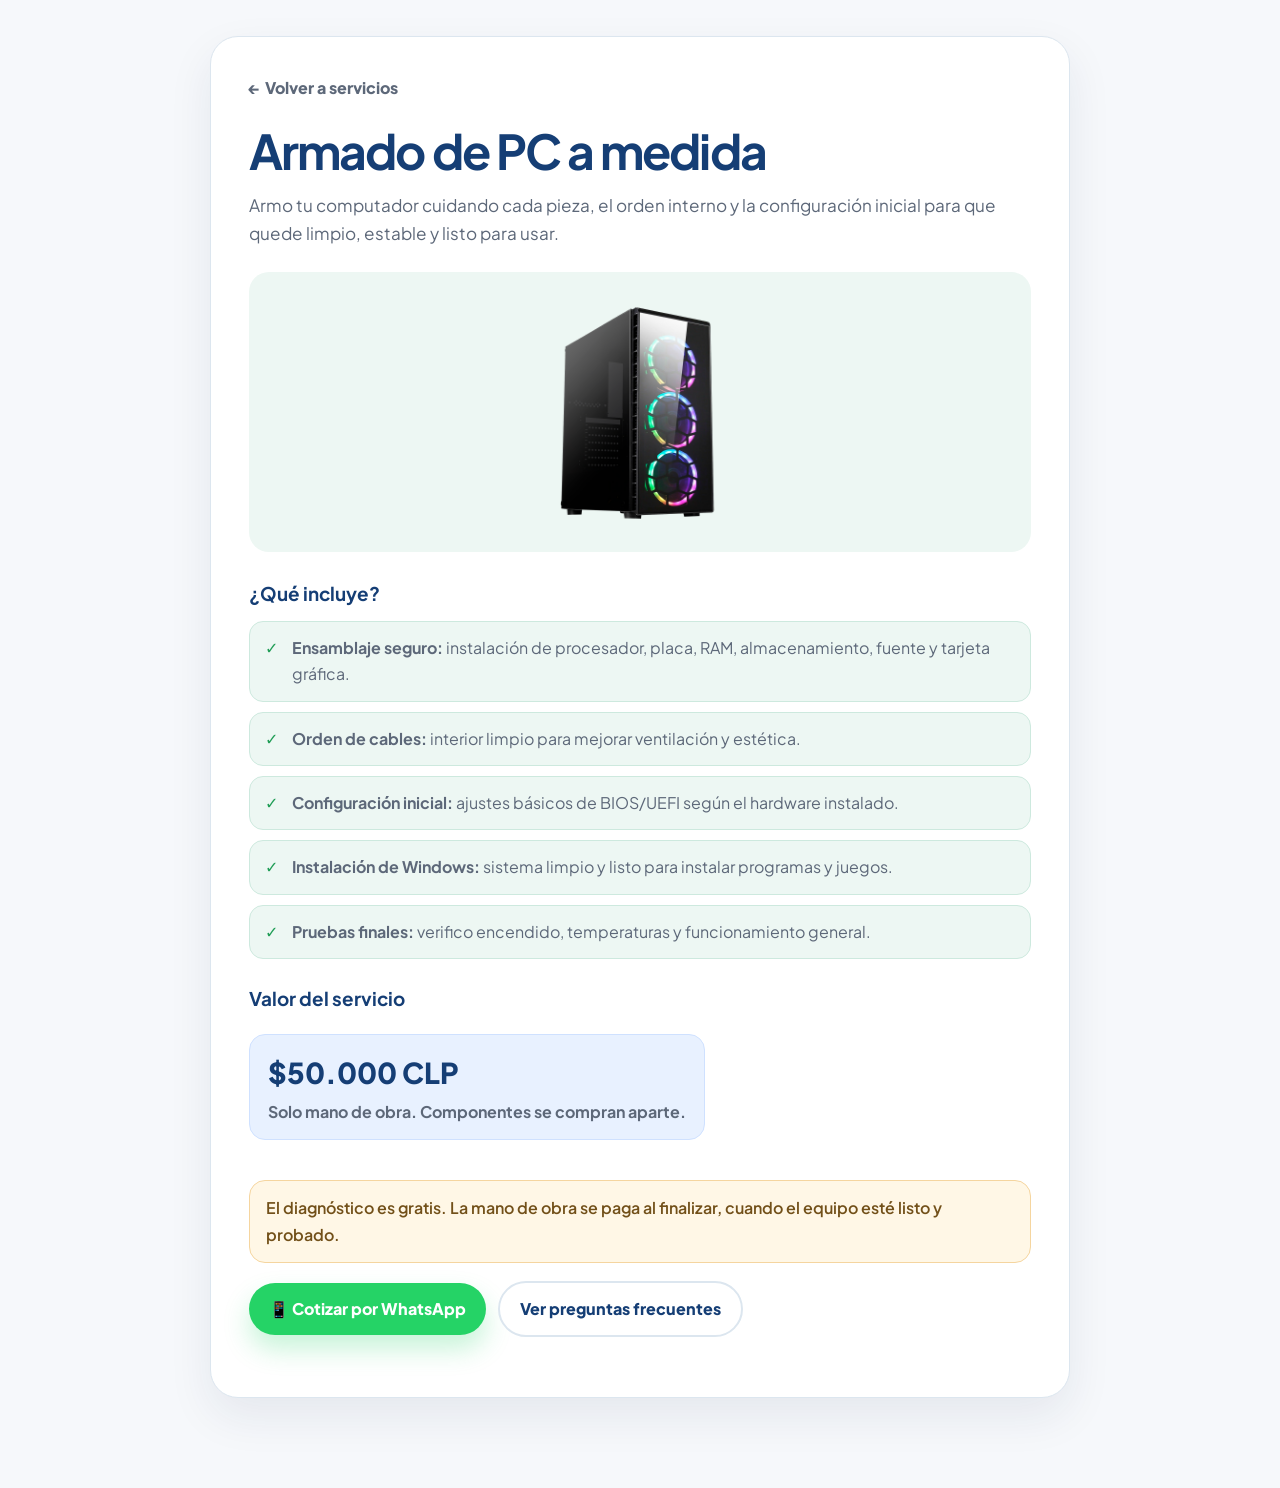
==== armado-pc.html @ 1ad4b8d3 "Add files via upload" ====
<!DOCTYPE html>
<html lang="es">
<head>
    <meta charset="UTF-8">
    <meta name="viewport" content="width=device-width, initial-scale=1.0">
    <title>Armado de PC a medida | FreddyFix</title>
    <meta name="description" content="Armado de PC a medida en San Clemente. Diagnóstico gratis y atención por WhatsApp.">
    <link rel="stylesheet" href="style.css">
</head>
<body>
<main class="detail-wrapper">
    <a href="index.html#servicios" class="detail-back">← Volver a servicios</a>

    <h1>Armado de PC a medida</h1>
    <p class="detail-intro">Armo tu computador cuidando cada pieza, el orden interno y la configuración inicial para que quede limpio, estable y listo para usar.</p>

    <img class="detail-image" src="imagenes/Pc_escrtorio.png" alt="Armado de PC a medida">

    <h2>¿Qué incluye?</h2>
    <ul class="service-list">
        <li><strong>Ensamblaje seguro:</strong> instalación de procesador, placa, RAM, almacenamiento, fuente y tarjeta gráfica.</li>
        <li><strong>Orden de cables:</strong> interior limpio para mejorar ventilación y estética.</li>
        <li><strong>Configuración inicial:</strong> ajustes básicos de BIOS/UEFI según el hardware instalado.</li>
        <li><strong>Instalación de Windows:</strong> sistema limpio y listo para instalar programas y juegos.</li>
        <li><strong>Pruebas finales:</strong> verifico encendido, temperaturas y funcionamiento general.</li>
    </ul>

    <h2>Valor del servicio</h2>
    <div class="price-badge">
        <span class="price-amount">$50.000 CLP</span>
        <span class="price-note">Solo mano de obra. Componentes se compran aparte.</span>
    </div>

    <p class="notice">
        El diagnóstico es gratis. La mano de obra se paga al finalizar, cuando el equipo esté listo y probado.
    </p>

    <div class="detail-actions">
        <a href="https://wa.me/56956856850?text=Hola%20Freddy%2C%20me%20interesa%20cotizar%20un%20armado%20de%20PC%20a%20medida." class="cta-btn" target="_blank" rel="noopener">📱 Cotizar por WhatsApp</a>
        <a href="index.html#preguntas" class="btn-secondary">Ver preguntas frecuentes</a>
    </div>
</main>

<a class="whatsapp-float" href="https://wa.me/56956856850?text=Hola%20Freddy%2C%20me%20interesa%20cotizar%20un%20armado%20de%20PC%20a%20medida." target="_blank" rel="noopener">📱 WhatsApp</a>
</body>
</html>
---- style.css ----
@import url('https://fonts.googleapis.com/css2?family=Plus+Jakarta+Sans:wght@400;500;600;700;800&display=swap');

:root {
    --bg: #f6f8fb;
    --surface: #ffffff;
    --surface-soft: #edf7f3;
    --text: #172033;
    --muted: #5d6879;
    --line: #dce6ef;
    --brand: #1f5f9e;
    --brand-dark: #153e75;
    --brand-soft: #e8f1ff;
    --whatsapp: #25d366;
    --success: #1f9d55;
    --warning: #fff7e6;
    --radius: 18px;
    --shadow: 0 18px 45px rgba(24, 39, 75, .08);
    --shadow-soft: 0 10px 26px rgba(24, 39, 75, .06);
}

* {
    box-sizing: border-box;
    margin: 0;
    padding: 0;
}

html {
    scroll-behavior: smooth;
}

body {
    font-family: 'Plus Jakarta Sans', system-ui, -apple-system, BlinkMacSystemFont, "Segoe UI", sans-serif;
    background: var(--bg);
    color: var(--text);
    line-height: 1.65;
}

img {
    max-width: 100%;
    display: block;
}

a {
    color: inherit;
}

.container {
    width: min(1120px, calc(100% - 32px));
    margin: 0 auto;
}

/* Accesibilidad */
.skip-link {
    position: absolute;
    left: -999px;
    top: 12px;
    background: var(--brand);
    color: white;
    padding: 10px 14px;
    border-radius: 10px;
    z-index: 9999;
}

.skip-link:focus {
    left: 12px;
}

:focus-visible {
    outline: 4px solid rgba(37, 211, 102, .45);
    outline-offset: 3px;
}

/* Header / Hero */
.site-header {
    background:
        radial-gradient(circle at 15% 10%, rgba(37, 211, 102, .13), transparent 28rem),
        radial-gradient(circle at 85% 0%, rgba(31, 95, 158, .11), transparent 26rem),
        linear-gradient(180deg, #ffffff 0%, #f6f8fb 100%);
    border-bottom: 1px solid var(--line);
}

.nav {
    display: flex;
    justify-content: space-between;
    align-items: center;
    gap: 16px;
    padding: 18px 0;
}

/* Logo FreddyFix */
.logo {
    display: inline-flex;
    align-items: center;
    gap: 12px;
    text-decoration: none;
    color: var(--brand-dark);
    font-weight: 800;
    font-size: 1.25rem;
}

.logo-mark {
    width: 44px;
    height: 44px;
    border-radius: 14px;
    background: var(--brand);
    color: #ffffff;
    display: inline-grid;
    place-items: center;
    font-weight: 900;
    font-size: 1rem;
    letter-spacing: -0.04em;
    box-shadow: 0 8px 20px rgba(31, 95, 158, .22);
    flex-shrink: 0;
}

.logo-text {
    display: inline-flex;
    flex-direction: column;
    line-height: 1;
    gap: 3px;
}

.logo-text span:first-child,
.logo-text span:last-child {
    font-weight: 800;
    color: var(--brand-dark);
    font-size: 1.06rem;
    letter-spacing: -0.03em;
}

.logo-text span:last-child {
    color: #244d7c;
}

.nav-links {
    display: flex;
    align-items: center;
    gap: 18px;
    color: var(--muted);
    font-weight: 700;
    font-size: .95rem;
}

.nav-links a {
    text-decoration: none;
}

.nav-links a:hover {
    color: var(--brand);
}

.hero {
    display: grid;
    grid-template-columns: 1.05fr .95fr;
    gap: 42px;
    align-items: center;
    padding: 46px 0 58px;
}

.hero-content h1 {
    max-width: 860px;
    font-size: clamp(2.15rem, 5vw, 4.4rem);
    line-height: 1.04;
    letter-spacing: -0.055em;
    color: var(--brand-dark);
    margin-bottom: 18px;
}

.hero-content p {
    color: var(--muted);
    font-size: clamp(1.05rem, 2vw, 1.25rem);
    max-width: 720px;
    margin-bottom: 24px;
}

.hero-actions,
.detail-actions {
    display: flex;
    flex-wrap: wrap;
    gap: 12px;
    align-items: center;
    margin-bottom: 22px;
}

.btn-primary,
.btn-secondary,
.cta-btn {
    display: inline-flex;
    align-items: center;
    justify-content: center;
    gap: 10px;
    min-height: 48px;
    padding: 13px 20px;
    border-radius: 999px;
    font-weight: 800;
    text-decoration: none;
    border: 2px solid transparent;
    transition: transform .18s ease, box-shadow .18s ease, background .18s ease;
}

.btn-primary,
.cta-btn {
    background: var(--whatsapp);
    color: white;
    border: 0;
    box-shadow: 0 14px 26px rgba(37, 211, 102, .25);
}

.btn-primary:hover,
.cta-btn:hover {
    transform: translateY(-2px);
    box-shadow: 0 18px 34px rgba(37, 211, 102, .34);
}

.btn-secondary {
    background: white;
    color: var(--brand-dark);
    border-color: var(--line);
}

.btn-secondary:hover {
    transform: translateY(-2px);
    box-shadow: var(--shadow-soft);
}

.trust-list {
    display: flex;
    flex-wrap: wrap;
    gap: 10px;
    list-style: none;
}

.trust-list li {
    background: white;
    border: 1px solid var(--line);
    border-radius: 999px;
    padding: 8px 12px;
    color: var(--muted);
    font-size: .92rem;
    font-weight: 700;
}

.hero-card {
    background: var(--surface);
    border: 1px solid var(--line);
    border-radius: 28px;
    padding: 24px;
    box-shadow: var(--shadow);
}

.hero-card img {
    width: 100%;
    height: 320px;
    object-fit: contain;
    border-radius: 20px;
    background: var(--surface-soft);
    padding: 18px;
}

.hero-card .mini-title {
    margin-top: 16px;
    font-weight: 800;
    color: var(--brand-dark);
}

.hero-card .mini-text {
    color: var(--muted);
    font-size: .98rem;
}

/* Secciones generales */
.section {
    padding: 56px 0;
}

.section-title {
    font-size: clamp(1.65rem, 3vw, 2.4rem);
    color: var(--brand-dark);
    line-height: 1.14;
    letter-spacing: -0.03em;
    margin-bottom: 10px;
}

.section-lead {
    color: var(--muted);
    max-width: 760px;
    margin-bottom: 26px;
    font-size: 1.04rem;
}

/* Catálogo de servicios */
.catalog {
    display: grid;
    grid-template-columns: repeat(4, 1fr);
    gap: 18px;
}

.card,
.step,
.info-box,
details {
    backdrop-filter: blur(8px);
}

.card {
    background: var(--surface);
    border: 1px solid var(--line);
    border-radius: var(--radius);
    padding: 18px;
    text-decoration: none;
    display: flex;
    flex-direction: column;
    min-height: 100%;
    box-shadow: var(--shadow-soft);
    transition: transform .18s ease, box-shadow .18s ease, border-color .18s ease;
}

.card:hover {
    transform: translateY(-5px);
    border-color: rgba(31, 95, 158, .35);
    box-shadow: var(--shadow);
}

.card img {
    width: 100%;
    height: 150px;
    object-fit: contain;
    background: var(--surface-soft);
    border-radius: 14px;
    padding: 10px;
    margin-bottom: 14px;
}

.card h3 {
    font-size: 1.08rem;
    color: var(--brand-dark);
    line-height: 1.25;
    margin-bottom: 8px;
}

.card p {
    color: var(--muted);
    font-size: .94rem;
    flex: 1;
    margin-bottom: 14px;
}

.card .price {
    font-weight: 800;
    color: var(--brand);
    margin-bottom: 12px;
}

.card .card-link {
    font-weight: 800;
    color: var(--brand-dark);
}

/* Pasos */
.steps {
    display: grid;
    grid-template-columns: repeat(4, 1fr);
    gap: 16px;
}

.step {
    background: var(--surface);
    border: 1px solid var(--line);
    border-radius: var(--radius);
    padding: 20px;
    box-shadow: var(--shadow-soft);
}

.step span {
    display: inline-grid;
    place-items: center;
    width: 38px;
    height: 38px;
    border-radius: 999px;
    background: var(--brand-soft);
    color: var(--brand);
    font-weight: 900;
    margin-bottom: 12px;
}

.step h3 {
    color: var(--brand-dark);
    margin-bottom: 6px;
    font-size: 1.02rem;
}

.step p {
    color: var(--muted);
    font-size: .95rem;
}

/* Información */
.info-box {
    background: var(--surface);
    border: 1px solid var(--line);
    border-radius: 24px;
    padding: 28px;
    box-shadow: var(--shadow-soft);
}

.info-box ul {
    list-style: none;
    display: grid;
    gap: 14px;
}

.info-box li {
    padding-left: 30px;
    position: relative;
    color: var(--muted);
}

.info-box li::before {
    content: "✓";
    position: absolute;
    left: 0;
    top: 0;
    color: var(--success);
    font-weight: 900;
}

/* Preguntas frecuentes */
.faq {
    display: grid;
    gap: 12px;
}

details {
    background: var(--surface);
    border: 1px solid var(--line);
    border-radius: 16px;
    padding: 16px 18px;
    box-shadow: var(--shadow-soft);
}

summary {
    cursor: pointer;
    font-weight: 800;
    color: var(--brand-dark);
}

details p {
    color: var(--muted);
    margin-top: 10px;
}

/* CTA final */
.final-cta {
    text-align: center;
    background: var(--brand-dark);
    color: white;
    padding: 44px 20px;
    border-radius: 28px;
    margin-bottom: 78px;
}

.final-cta h2 {
    font-size: clamp(1.6rem, 3vw, 2.4rem);
    margin-bottom: 8px;
}

.final-cta p {
    color: rgba(255, 255, 255, .82);
    margin-bottom: 18px;
}

/* Páginas de detalle */
.detail-wrapper {
    width: min(860px, calc(100% - 32px));
    margin: 36px auto 90px;
    background: var(--surface);
    border: 1px solid var(--line);
    border-radius: 28px;
    padding: clamp(22px, 4vw, 38px);
    box-shadow: var(--shadow);
}

.detail-back {
    display: inline-flex;
    text-decoration: none;
    color: var(--muted);
    font-weight: 800;
    margin-bottom: 24px;
}

.detail-back:hover {
    color: var(--brand);
}

.detail-wrapper h1 {
    font-size: clamp(1.8rem, 4vw, 3rem);
    line-height: 1.08;
    letter-spacing: -0.04em;
    color: var(--brand-dark);
    margin-bottom: 14px;
}

.detail-intro {
    color: var(--muted);
    font-size: 1.07rem;
    margin-bottom: 24px;
}

.detail-image {
    width: 100%;
    height: 280px;
    object-fit: contain;
    background: var(--surface-soft);
    border-radius: 20px;
    padding: 18px;
    margin-bottom: 26px;
}

.detail-wrapper h2 {
    font-size: 1.18rem;
    color: var(--brand-dark);
    margin: 24px 0 12px;
}

.service-list {
    display: grid;
    gap: 10px;
    list-style: none;
    margin-bottom: 22px;
}

.service-list li {
    background: var(--surface-soft);
    border: 1px solid #cde9de;
    border-radius: 14px;
    padding: 13px 14px 13px 42px;
    position: relative;
    color: var(--muted);
}

.service-list li::before {
    content: "✓";
    position: absolute;
    left: 15px;
    top: 13px;
    color: var(--success);
    font-weight: 900;
}

.price-badge {
    display: inline-flex;
    flex-direction: column;
    gap: 2px;
    background: var(--brand-soft);
    border: 1px solid #cfe1ff;
    color: var(--brand-dark);
    border-radius: 16px;
    padding: 14px 18px;
    margin: 8px 0 22px;
}

.price-amount {
    font-size: 1.8rem;
    font-weight: 900;
}

.price-note {
    color: var(--muted);
    font-weight: 700;
}

.notice {
    background: var(--warning);
    border: 1px solid #f5d59f;
    border-radius: 16px;
    padding: 14px 16px;
    color: #725019;
    margin: 18px 0;
    font-weight: 600;
}

/* Trabajos realizados + reseñas desde Google Sheets */
.trabajos-resenas-section {
    padding: 56px 0;
    background:
        radial-gradient(circle at 12% 0%, rgba(37, 211, 102, .08), transparent 26rem),
        #f8fbff;
}

.trabajos-resenas-section .section-header {
    width: min(1120px, calc(100% - 32px));
    margin: 0 auto;
}

.section-header h2 {
    font-size: clamp(1.65rem, 3vw, 2.4rem);
    color: var(--brand-dark);
    line-height: 1.14;
    letter-spacing: -0.03em;
    margin-bottom: 10px;
}

.section-header p {
    color: var(--muted);
    max-width: 760px;
    font-size: 1.04rem;
}

.trabajos-resenas-grid {
    width: min(1120px, calc(100% - 32px));
    margin: 32px auto 0;
    display: grid;
    grid-template-columns: repeat(3, 1fr);
    gap: 24px;
}

.trabajo-resena-card {
    overflow: hidden;
    border: 1px solid #d9e6f5;
    border-radius: 22px;
    background: #ffffff;
    box-shadow: 0 18px 40px rgba(12, 45, 90, 0.08);
    transition: transform .18s ease, box-shadow .18s ease, border-color .18s ease;
}

.trabajo-resena-card:hover {
    transform: translateY(-4px);
    border-color: rgba(31, 95, 158, .28);
    box-shadow: var(--shadow);
}

.trabajo-imagen-wrap {
    width: 100%;
    height: 230px;
    background: #eef8f4;
    border-bottom: 1px solid #d9e6f5;
    overflow: hidden;
}

.trabajo-imagen {
    width: 100%;
    height: 100%;
    object-fit: cover;
    display: block;
}

.trabajo-placeholder {
    width: 100%;
    height: 100%;
    display: flex;
    align-items: center;
    justify-content: center;
    padding: 20px;
    text-align: center;
    color: #52627a;
    font-weight: 700;
    border: 2px dashed #c9def5;
    background: #f3fbf7;
}

.trabajo-contenido {
    padding: 22px;
}

.trabajo-contenido h3 {
    margin: 0 0 12px;
    color: #0b3b75;
    font-size: 21px;
    line-height: 1.25;
}

.trabajo-descripcion {
    margin: 0 0 18px;
    color: #52627a;
    line-height: 1.6;
    font-size: 15.5px;
}

.resena-box {
    padding: 16px;
    border-radius: 18px;
    background: #f5f9ff;
    border: 1px solid #dceaff;
}

.resena-header {
    display: flex;
    justify-content: space-between;
    align-items: center;
    gap: 12px;
    margin-bottom: 10px;
}

.resena-header strong {
    color: #0b3b75;
    font-size: 15px;
}

.resena-estrellas {
    color: #f5b301;
    letter-spacing: 1px;
    white-space: nowrap;
    font-size: 18px;
    font-weight: 900;
}

.resena-texto {
    margin: 0;
    color: #334155;
    line-height: 1.5;
    font-size: 15px;
}

.sin-resenas {
    grid-column: 1 / -1;
    text-align: center;
    color: #52627a;
    font-size: 17px;
}

/* Ocultar elementos antiguos que ya no usas */
.whatsapp-float,
.floating-whatsapp,
.btn-whatsapp-float,
.review-cta,
.comentario-cta,
.cta-comentarios {
    display: none !important;
}

/* Footer */
.footer {
    text-align: center;
    padding: 25px 15px;
    background: #0f172a;
    color: white;
    font-size: 14px;
}

.footer p {
    margin: 0;
}

/* Responsive */
@media (max-width: 980px) {
    .hero {
        grid-template-columns: 1fr;
    }

    .catalog,
    .steps {
        grid-template-columns: repeat(2, 1fr);
    }

    .trabajos-resenas-grid {
        grid-template-columns: repeat(2, 1fr);
    }
}

@media (max-width: 640px) {
    .container {
        width: min(100% - 24px, 1120px);
    }

    .nav {
        align-items: flex-start;
        flex-direction: column;
    }

    .nav-links {
        flex-wrap: wrap;
        gap: 12px;
    }

    .logo-mark {
        width: 40px;
        height: 40px;
        border-radius: 13px;
    }

    .logo-text span:first-child,
    .logo-text span:last-child {
        font-size: 1rem;
    }

    .hero {
        padding: 34px 0 44px;
    }

    .hero-card img {
        height: 240px;
    }

    .catalog,
    .steps,
    .trabajos-resenas-grid {
        grid-template-columns: 1fr;
    }

    .trabajo-imagen-wrap {
        height: 220px;
    }

    .resena-header {
        align-items: flex-start;
        flex-direction: column;
    }

    .detail-image {
        height: 220px;
    }
}
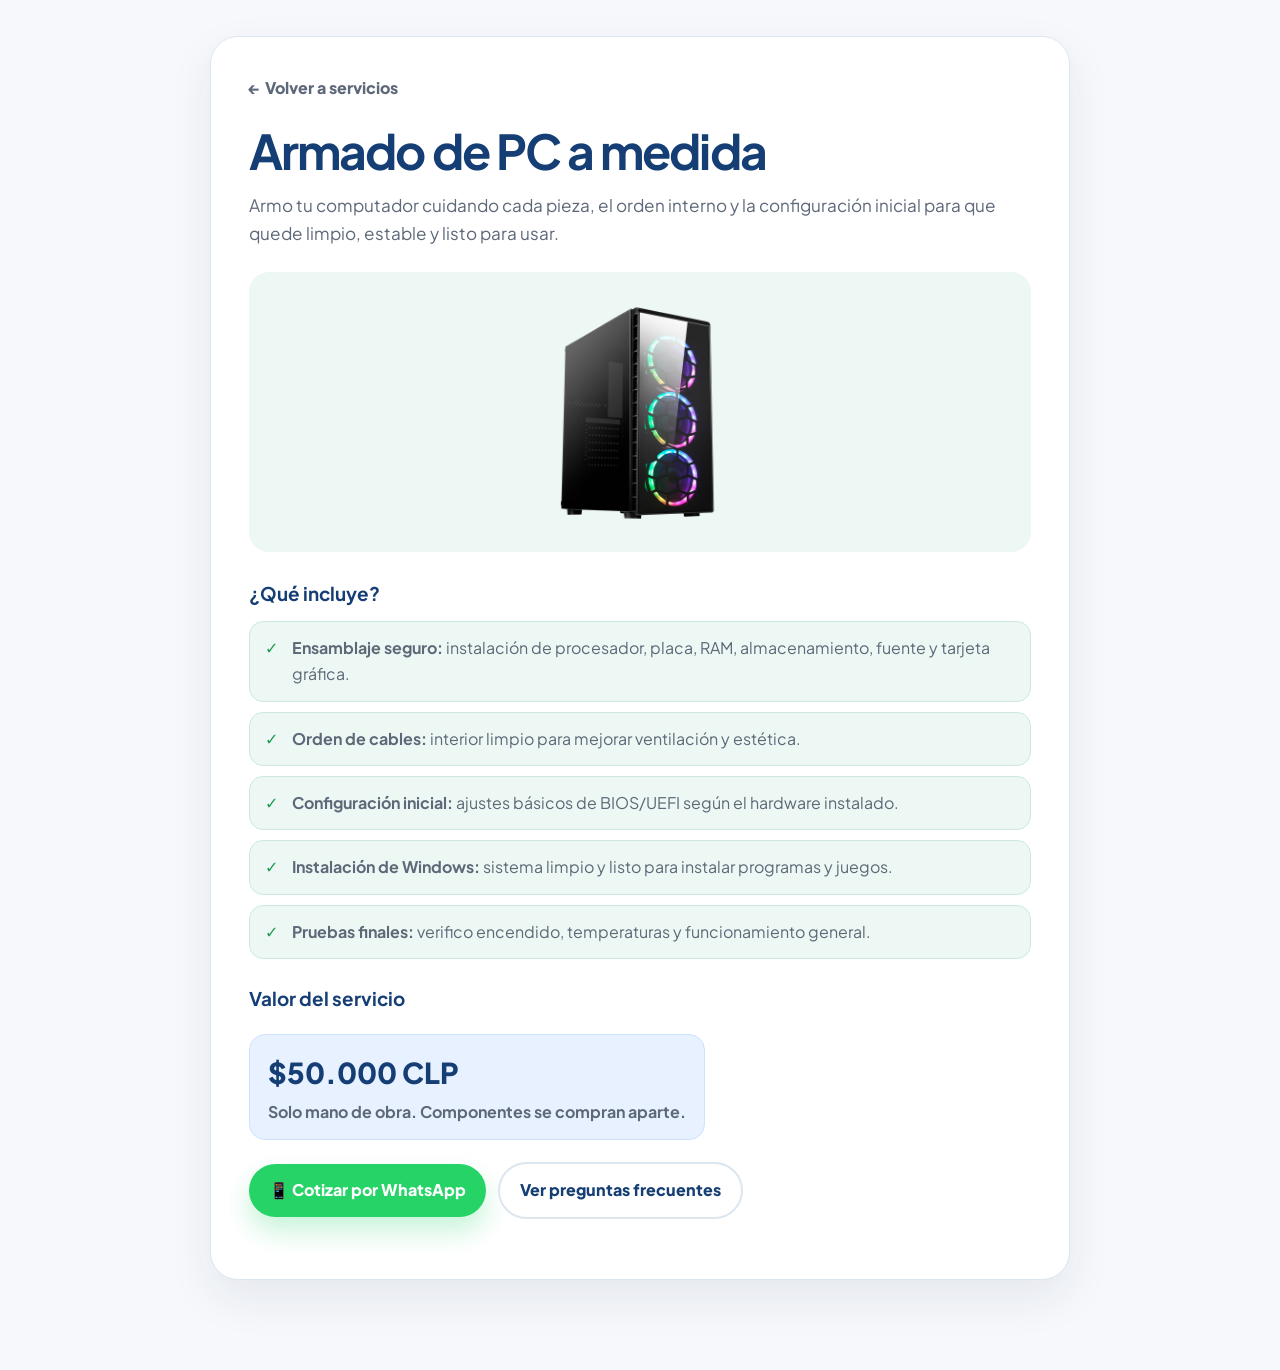
==== commit 18a124c2: "Add files via upload" ====
--- a/armado-pc.html
+++ b/armado-pc.html
@@ -6,8 +6,29 @@
     <title>Armado de PC a medida | FreddyFix</title>
     <meta name="description" content="Armado de PC a medida en San Clemente. Diagnóstico gratis y atención por WhatsApp.">
     <link rel="stylesheet" href="style.css">
+    <link rel="icon" href="favicon.svg" type="image/svg+xml">
 </head>
 <body>
+    <script>
+    const themeToggle = document.getElementById("theme-toggle");
+    const savedTheme = localStorage.getItem("freddyfix-theme");
+
+    if (savedTheme === "dark") {
+        document.body.classList.add("dark-mode");
+        if (themeToggle) themeToggle.textContent = "☀️";
+    }
+
+    if (themeToggle) {
+        themeToggle.addEventListener("click", () => {
+            document.body.classList.toggle("dark-mode");
+
+            const isDark = document.body.classList.contains("dark-mode");
+
+            localStorage.setItem("freddyfix-theme", isDark ? "dark" : "light");
+            themeToggle.textContent = isDark ? "☀️" : "🌙";
+        });
+    }
+</script>
 <main class="detail-wrapper">
     <a href="index.html#servicios" class="detail-back">← Volver a servicios</a>
 
@@ -31,10 +52,6 @@
         <span class="price-note">Solo mano de obra. Componentes se compran aparte.</span>
     </div>
 
-    <p class="notice">
-        El diagnóstico es gratis. La mano de obra se paga al finalizar, cuando el equipo esté listo y probado.
-    </p>
-
     <div class="detail-actions">
         <a href="https://wa.me/56956856850?text=Hola%20Freddy%2C%20me%20interesa%20cotizar%20un%20armado%20de%20PC%20a%20medida." class="cta-btn" target="_blank" rel="noopener">📱 Cotizar por WhatsApp</a>
         <a href="index.html#preguntas" class="btn-secondary">Ver preguntas frecuentes</a>
--- a/style.css
+++ b/style.css
@@ -810,3 +810,127 @@
         height: 220px;
     }
 }
+/* Botón modo oscuro */
+.theme-toggle {
+    width: 46px;
+    height: 46px;
+    border: 1px solid var(--line);
+    border-radius: 999px;
+    background: var(--surface);
+    color: var(--brand-dark);
+    cursor: pointer;
+    font-size: 1.2rem;
+    box-shadow: var(--shadow-soft);
+    transition: transform .18s ease, background .18s ease, border-color .18s ease;
+}
+
+.theme-toggle:hover {
+    transform: translateY(-2px);
+}
+
+/* Modo oscuro */
+body.dark-mode {
+    --bg: #07111f;
+    --surface: #0f1b2d;
+    --surface-soft: #12263d;
+    --text: #eef6ff;
+    --muted: #b7c6d9;
+    --line: #24364f;
+    --brand: #60a5fa;
+    --brand-dark: #dbeafe;
+    --brand-soft: #10233d;
+    --whatsapp: #25d366;
+    --success: #4ade80;
+    --warning: #33260d;
+    --shadow: 0 18px 45px rgba(0, 0, 0, .32);
+    --shadow-soft: 0 10px 26px rgba(0, 0, 0, .24);
+}
+
+body.dark-mode .site-header {
+    background:
+        radial-gradient(circle at 15% 10%, rgba(37, 211, 102, .10), transparent 28rem),
+        radial-gradient(circle at 85% 0%, rgba(96, 165, 250, .12), transparent 26rem),
+        linear-gradient(180deg, #081426 0%, #07111f 100%);
+    border-bottom-color: var(--line);
+}
+
+body.dark-mode .btn-secondary {
+    background: #0f1b2d;
+    color: #dbeafe;
+    border-color: var(--line);
+}
+
+body.dark-mode .trust-list li,
+body.dark-mode .card,
+body.dark-mode .step,
+body.dark-mode .info-box,
+body.dark-mode details,
+body.dark-mode .hero-card,
+body.dark-mode .trabajo-resena-card {
+    background: var(--surface);
+    border-color: var(--line);
+}
+
+body.dark-mode .card img,
+body.dark-mode .hero-card img,
+body.dark-mode .detail-image,
+body.dark-mode .trabajo-imagen-wrap,
+body.dark-mode .trabajo-placeholder {
+    background: var(--surface-soft);
+}
+
+body.dark-mode .trabajos-resenas-section {
+    background:
+        radial-gradient(circle at 12% 0%, rgba(37, 211, 102, .08), transparent 26rem),
+        #07111f;
+}
+
+body.dark-mode .resena-box {
+    background: #10233d;
+    border-color: #25466d;
+}
+
+body.dark-mode .resena-texto {
+    color: #dbeafe;
+}
+
+body.dark-mode .final-cta {
+    background: #0b2545;
+}
+
+body.dark-mode .footer {
+    background: #020617;
+    color: #e5eefb;
+}
+
+body.dark-mode .theme-toggle {
+    background: #0f1b2d;
+    color: #facc15;
+    border-color: var(--line);
+}
+
+body.dark-mode .logo-mark {
+    background: #2563eb;
+}
+
+body.dark-mode .logo-text span:first-child,
+body.dark-mode .logo-text span:last-child,
+body.dark-mode .logo,
+body.dark-mode .section-title,
+body.dark-mode .card h3,
+body.dark-mode .step h3,
+body.dark-mode summary,
+body.dark-mode .trabajo-contenido h3,
+body.dark-mode .resena-header strong {
+    color: #dbeafe;
+}
+
+body.dark-mode .section-lead,
+body.dark-mode .card p,
+body.dark-mode .step p,
+body.dark-mode .info-box li,
+body.dark-mode details p,
+body.dark-mode .trabajo-descripcion,
+body.dark-mode .sin-resenas {
+    color: #b7c6d9;
+}
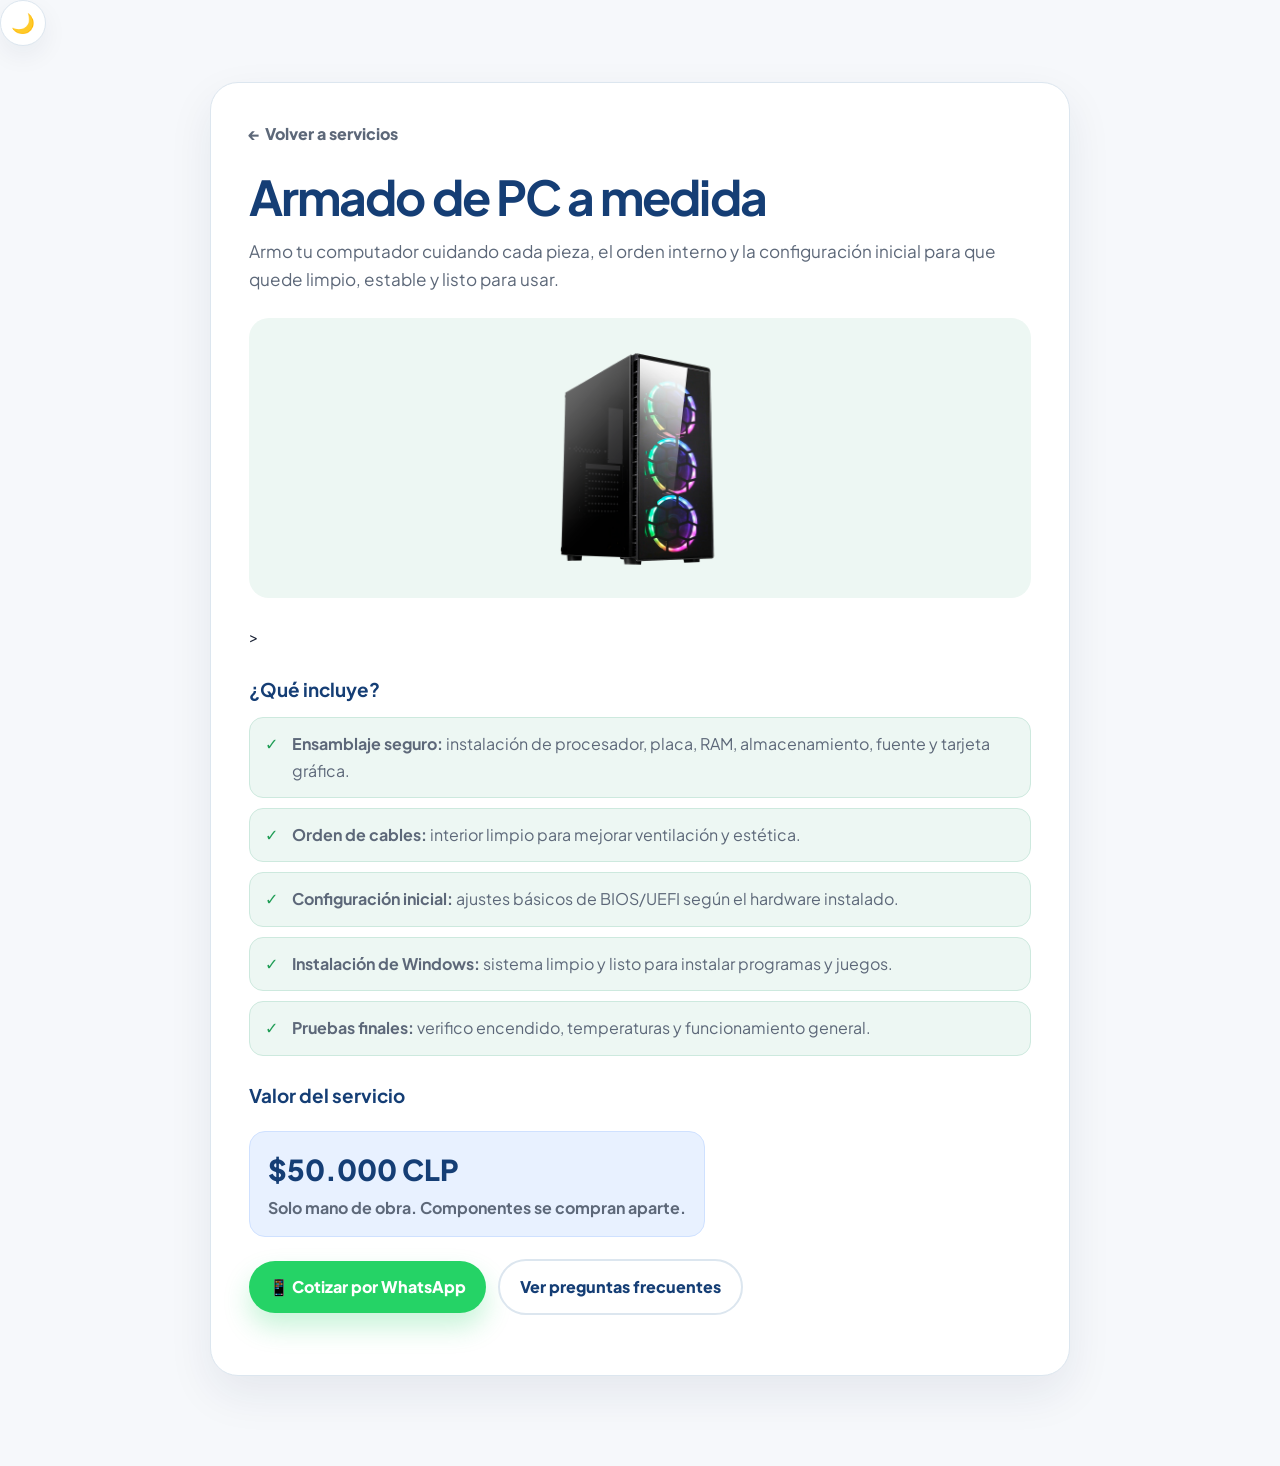
==== commit c68967b5: "Add files via upload" ====
--- a/armado-pc.html
+++ b/armado-pc.html
@@ -5,20 +5,27 @@
     <meta name="viewport" content="width=device-width, initial-scale=1.0">
     <title>Armado de PC a medida | FreddyFix</title>
     <meta name="description" content="Armado de PC a medida en San Clemente. Diagnóstico gratis y atención por WhatsApp.">
-    <link rel="stylesheet" href="style.css">
-    <link rel="icon" href="favicon.svg" type="image/svg+xml">
+    <link rel="stylesheet" href="/style.css?v=4">
+    <link rel="icon" href="/favicon.svg" type="image/svg+xml">
 </head>
 <body>
+    <button id="theme-toggle" class="theme-toggle" type="button" aria-label="Cambiar modo">
+        🌙
+    </button>
+
     <script>
-    const themeToggle = document.getElementById("theme-toggle");
-    const savedTheme = localStorage.getItem("freddyfix-theme");
+        if (location.hostname === "freddyfix.cl") {
+            location.replace("https://www.freddyfix.cl" + location.pathname + location.search + location.hash);
+        }
 
-    if (savedTheme === "dark") {
-        document.body.classList.add("dark-mode");
-        if (themeToggle) themeToggle.textContent = "☀️";
-    }
+        const themeToggle = document.getElementById("theme-toggle");
+        const savedTheme = localStorage.getItem("freddyfix-theme");
 
-    if (themeToggle) {
+        if (savedTheme === "dark") {
+            document.body.classList.add("dark-mode");
+            themeToggle.textContent = "☀️";
+        }
+
         themeToggle.addEventListener("click", () => {
             document.body.classList.toggle("dark-mode");
 
@@ -27,15 +34,14 @@
             localStorage.setItem("freddyfix-theme", isDark ? "dark" : "light");
             themeToggle.textContent = isDark ? "☀️" : "🌙";
         });
-    }
-</script>
+    </script>
 <main class="detail-wrapper">
-    <a href="index.html#servicios" class="detail-back">← Volver a servicios</a>
+    <a href="/index.html#servicios" class="detail-back">← Volver a servicios</a>
 
     <h1>Armado de PC a medida</h1>
     <p class="detail-intro">Armo tu computador cuidando cada pieza, el orden interno y la configuración inicial para que quede limpio, estable y listo para usar.</p>
 
-    <img class="detail-image" src="imagenes/Pc_escrtorio.png" alt="Armado de PC a medida">
+    <img class="detail-image" src="/imagenes/Pc_escrtorio.png">>
 
     <h2>¿Qué incluye?</h2>
     <ul class="service-list">
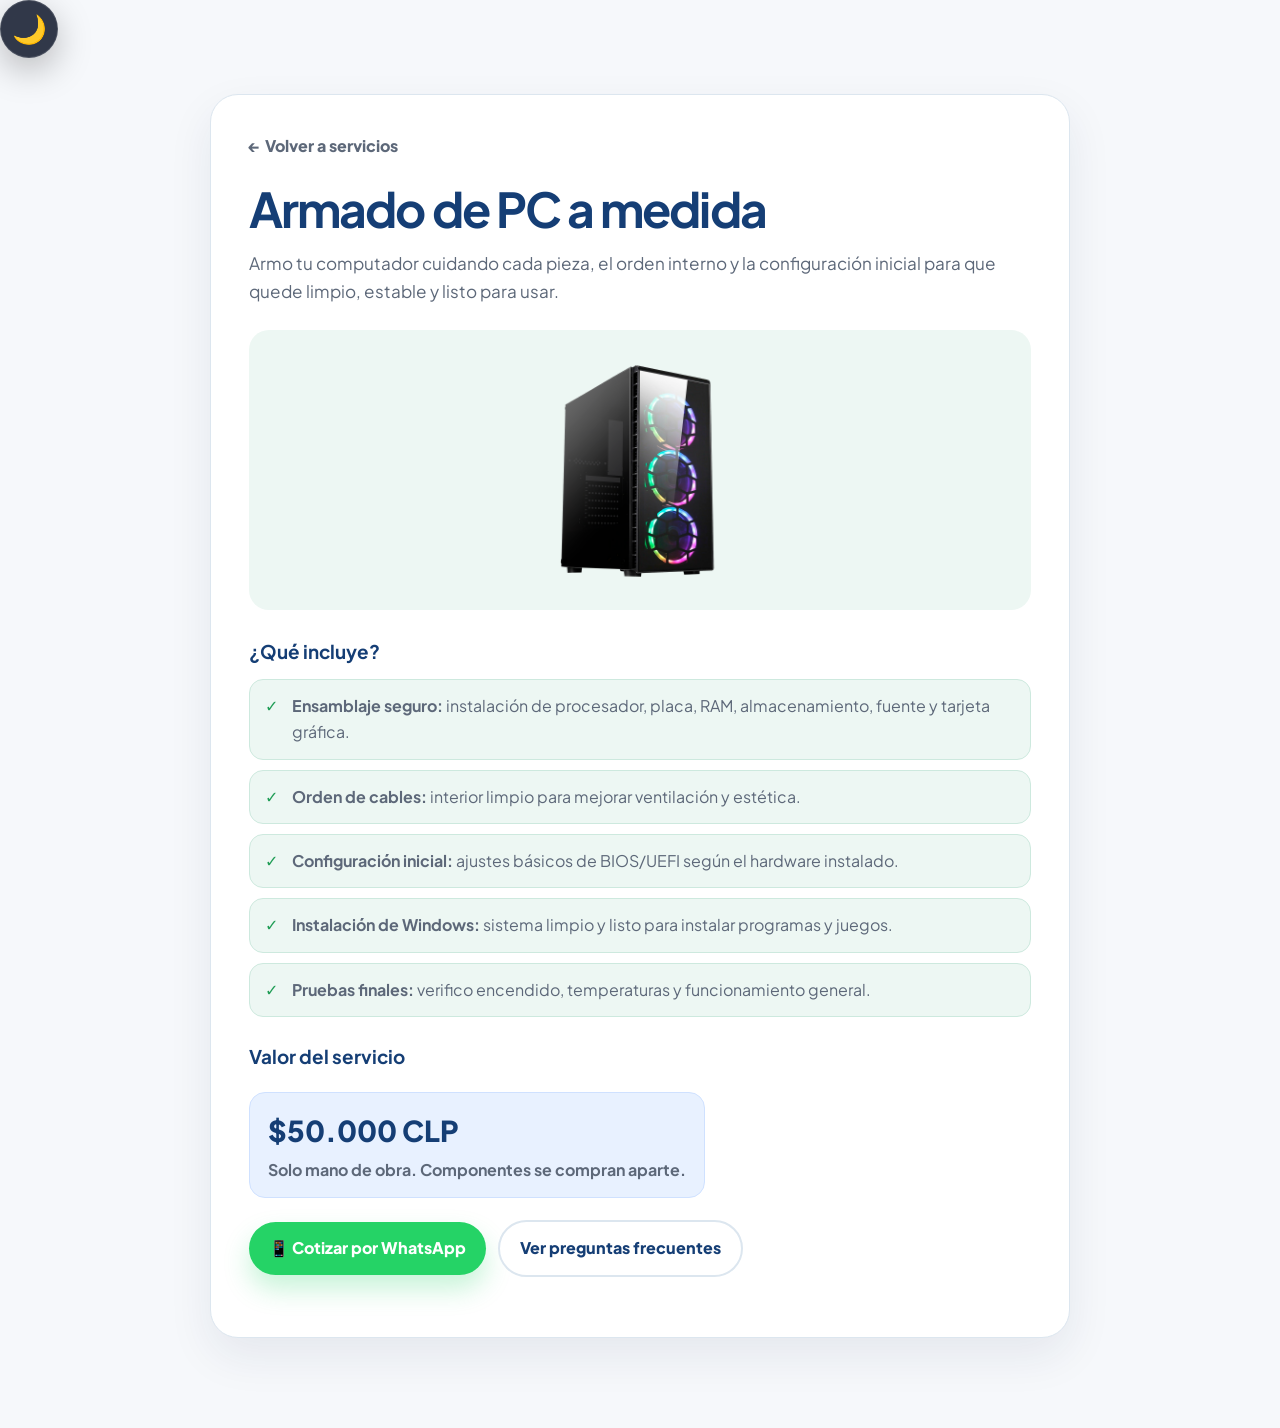
==== commit 03bfb1d1: "Add files via upload" ====
--- a/armado-pc.html
+++ b/armado-pc.html
@@ -41,7 +41,7 @@
     <h1>Armado de PC a medida</h1>
     <p class="detail-intro">Armo tu computador cuidando cada pieza, el orden interno y la configuración inicial para que quede limpio, estable y listo para usar.</p>
 
-    <img class="detail-image" src="/imagenes/Pc_escrtorio.png">>
+    <img class="detail-image" src="/imagenes/Pc_escrtorio.png">
 
     <h2>¿Qué incluye?</h2>
     <ul class="service-list">
--- a/style.css
+++ b/style.css
@@ -934,3 +934,153 @@
 body.dark-mode .sin-resenas {
     color: #b7c6d9;
 }
+.site-header {
+  position: relative;
+  display: flex;
+  align-items: center;
+  justify-content: space-between;
+  gap: 16px;
+  flex-wrap: wrap;
+}
+
+.theme-toggle {
+  width: 58px;
+  height: 58px;
+  border-radius: 50%;
+  border: 1px solid rgba(255, 255, 255, 0.12);
+  background: rgba(15, 23, 42, 0.85);
+  color: #facc15;
+  font-size: 28px;
+  cursor: pointer;
+  display: flex;
+  align-items: center;
+  justify-content: center;
+  box-shadow: 0 12px 35px rgba(0, 0, 0, 0.25);
+  backdrop-filter: blur(10px);
+  transition: transform 0.2s ease, background 0.2s ease;
+}
+
+.theme-toggle:hover {
+  transform: scale(1.05);
+}
+
+.nav {
+  width: 100%;
+  display: flex;
+  gap: 22px;
+  align-items: center;
+  flex-wrap: wrap;
+}
+@media (max-width: 768px) {
+  .site-header {
+    align-items: flex-start;
+  }
+
+  .theme-toggle {
+    position: absolute;
+    top: 0;
+    right: 0;
+    width: 54px;
+    height: 54px;
+    font-size: 26px;
+    z-index: 20;
+  }
+
+  .nav {
+    margin-top: 22px;
+    padding-right: 0;
+    gap: 16px;
+    flex-wrap: nowrap;
+    overflow-x: auto;
+    scrollbar-width: none;
+  }
+
+  .nav::-webkit-scrollbar {
+    display: none;
+  }
+}
+/* Slider de imágenes estilo Instagram dentro de cada trabajo/reseña */
+.trabajo-slider {
+    position: relative;
+    width: 100%;
+    height: 100%;
+    overflow: hidden;
+    background: var(--surface-soft);
+}
+
+.trabajo-slider-track {
+    display: flex;
+    width: 100%;
+    height: 100%;
+    transition: transform .35s ease;
+}
+
+.trabajo-imagen-slider {
+    min-width: 100%;
+    width: 100%;
+    height: 100%;
+    object-fit: cover;
+    display: block;
+}
+
+.slider-btn {
+    position: absolute;
+    top: 50%;
+    transform: translateY(-50%);
+    width: 34px;
+    height: 34px;
+    border: none;
+    border-radius: 999px;
+    background: rgba(15, 23, 42, .65);
+    color: white;
+    font-size: 28px;
+    line-height: 1;
+    cursor: pointer;
+    display: grid;
+    place-items: center;
+    z-index: 2;
+}
+
+.slider-prev {
+    left: 10px;
+}
+
+.slider-next {
+    right: 10px;
+}
+
+.slider-btn:hover {
+    background: rgba(15, 23, 42, .85);
+}
+
+.slider-dots {
+    position: absolute;
+    left: 50%;
+    bottom: 12px;
+    transform: translateX(-50%);
+    display: flex;
+    gap: 6px;
+    z-index: 3;
+}
+
+.slider-dot {
+    width: 8px;
+    height: 8px;
+    border: none;
+    border-radius: 999px;
+    background: rgba(255, 255, 255, .55);
+    cursor: pointer;
+    padding: 0;
+}
+
+.slider-dot.active {
+    background: white;
+}
+
+body.dark-mode .slider-btn {
+    background: rgba(2, 6, 23, .75);
+}
+
+body.dark-mode .slider-btn:hover {
+    background: rgba(2, 6, 23, .95);
+}
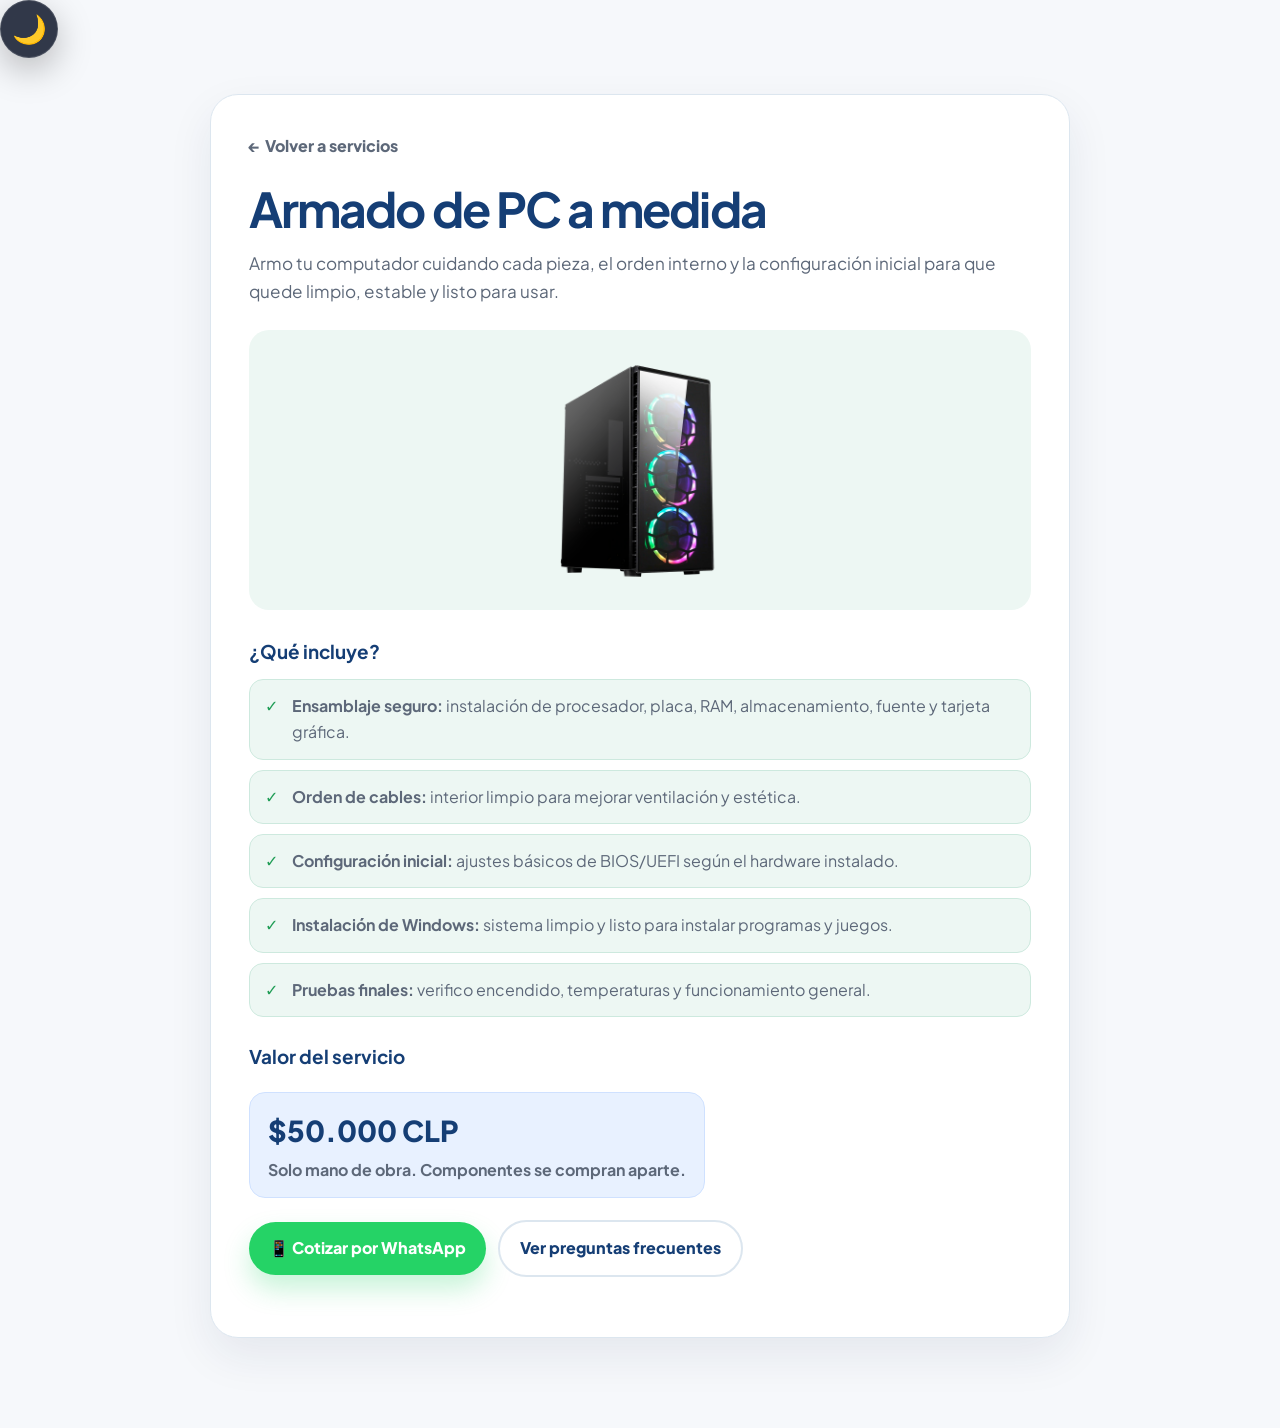
==== commit 64122a0d: "Add files via upload" ====
--- a/armado-pc.html
+++ b/armado-pc.html
@@ -5,36 +5,165 @@
     <meta name="viewport" content="width=device-width, initial-scale=1.0">
     <title>Armado de PC a medida | FreddyFix</title>
     <meta name="description" content="Armado de PC a medida en San Clemente. Diagnóstico gratis y atención por WhatsApp.">
-    <link rel="stylesheet" href="/style.css?v=4">
+    <link rel="stylesheet" href="/style.css?v=6">
     <link rel="icon" href="/favicon.svg" type="image/svg+xml">
+    <link rel="icon" href="/favicon.png" type="image/png">
+    <link rel="manifest" href="/site.webmanifest">
+
+<style>
+/* =========================================================
+   FREDDYFIX - ANIMACIONES FORZADAS PARA PÁGINAS DE SERVICIO
+   ========================================================= */
+
+body.animaciones-listas .detail-wrapper {
+    animation: detalleCajaEntrada .75s cubic-bezier(.2,.8,.2,1) both;
+}
+
+body.animaciones-listas .detail-back,
+body.animaciones-listas .detail-wrapper h1,
+body.animaciones-listas .detail-intro,
+body.animaciones-listas .detail-image,
+body.animaciones-listas .servicio-adicional,
+body.animaciones-listas .detail-wrapper h2,
+body.animaciones-listas .price-badge,
+body.animaciones-listas .notice,
+body.animaciones-listas .detail-actions a {
+    opacity: 0;
+    transform: translateY(28px);
+    animation: detalleSube .72s cubic-bezier(.2,.8,.2,1) both;
+}
+
+body.animaciones-listas .detail-back { animation-delay: .08s; }
+body.animaciones-listas .detail-wrapper h1 { animation-delay: .16s; }
+body.animaciones-listas .detail-intro { animation-delay: .26s; }
+body.animaciones-listas .detail-image { animation-delay: .36s; }
+body.animaciones-listas .servicio-adicional { animation-delay: .44s; }
+body.animaciones-listas .detail-wrapper h2 { animation-delay: .50s; }
+body.animaciones-listas .price-badge { animation-delay: .55s; }
+body.animaciones-listas .notice { animation-delay: .62s; }
+
+body.animaciones-listas .service-list li {
+    opacity: 0;
+    transform: translateX(-32px);
+    animation: detalleListaEntrada .6s cubic-bezier(.2,.8,.2,1) both;
+}
+
+body.animaciones-listas .service-list li:nth-child(1) { animation-delay: .60s; }
+body.animaciones-listas .service-list li:nth-child(2) { animation-delay: .75s; }
+body.animaciones-listas .service-list li:nth-child(3) { animation-delay: .90s; }
+body.animaciones-listas .service-list li:nth-child(4) { animation-delay: 1.05s; }
+body.animaciones-listas .service-list li:nth-child(5) { animation-delay: 1.20s; }
+body.animaciones-listas .service-list li:nth-child(6) { animation-delay: 1.35s; }
+
+body.animaciones-listas .detail-actions a:nth-child(1) { animation-delay: 1.35s; }
+body.animaciones-listas .detail-actions a:nth-child(2) { animation-delay: 1.48s; }
+
+@keyframes detalleCajaEntrada {
+    from {
+        opacity: 0;
+        transform: translateY(26px) scale(.985);
+    }
+    to {
+        opacity: 1;
+        transform: translateY(0) scale(1);
+    }
+}
+
+@keyframes detalleSube {
+    from {
+        opacity: 0;
+        transform: translateY(28px);
+    }
+    to {
+        opacity: 1;
+        transform: translateY(0);
+    }
+}
+
+@keyframes detalleListaEntrada {
+    from {
+        opacity: 0;
+        transform: translateX(-32px);
+    }
+    to {
+        opacity: 1;
+        transform: translateX(0);
+    }
+}
+
+@media (hover: hover) {
+    .detail-image,
+    .service-list li,
+    .notice,
+    .price-badge,
+    .detail-actions a {
+        transition: transform .25s ease, box-shadow .25s ease, border-color .25s ease, filter .25s ease !important;
+    }
+
+    .detail-image:hover {
+        transform: translateY(-5px) scale(1.025) !important;
+        filter: brightness(1.04);
+    }
+
+    .service-list li:hover {
+        transform: translateX(8px) !important;
+        border-color: var(--brand) !important;
+        box-shadow: 0 10px 24px rgba(31, 95, 158, .14) !important;
+    }
+
+    .notice:hover,
+    .price-badge:hover {
+        transform: translateY(-4px) scale(1.01) !important;
+    }
+
+    .detail-actions a:hover {
+        transform: translateY(-3px) scale(1.03) !important;
+    }
+}
+
+@media (hover: none) {
+    body.animaciones-listas .detail-wrapper {
+        animation: detalleCajaEntrada .75s cubic-bezier(.2,.8,.2,1) both, detalleFlotaMovil 7s ease-in-out 2s infinite;
+    }
+
+    .service-list li:active,
+    .notice:active,
+    .price-badge:active,
+    .detail-actions a:active {
+        transform: scale(.97) !important;
+        transition: transform .12s ease !important;
+    }
+}
+
+@keyframes detalleFlotaMovil {
+    0%, 100% { transform: translateY(0) scale(1); }
+    50% { transform: translateY(-4px) scale(1.002); }
+}
+
+@media (prefers-reduced-motion: reduce) {
+    body.animaciones-listas .detail-wrapper,
+    body.animaciones-listas .detail-back,
+    body.animaciones-listas .detail-wrapper h1,
+    body.animaciones-listas .detail-intro,
+    body.animaciones-listas .detail-image,
+    body.animaciones-listas .servicio-adicional,
+    body.animaciones-listas .detail-wrapper h2,
+    body.animaciones-listas .service-list li,
+    body.animaciones-listas .price-badge,
+    body.animaciones-listas .notice,
+    body.animaciones-listas .detail-actions a {
+        animation: none !important;
+        opacity: 1 !important;
+        transform: none !important;
+    }
+}
+</style>
+
 </head>
 <body>
     <button id="theme-toggle" class="theme-toggle" type="button" aria-label="Cambiar modo">
         🌙
     </button>
-
-    <script>
-        if (location.hostname === "freddyfix.cl") {
-            location.replace("https://www.freddyfix.cl" + location.pathname + location.search + location.hash);
-        }
-
-        const themeToggle = document.getElementById("theme-toggle");
-        const savedTheme = localStorage.getItem("freddyfix-theme");
-
-        if (savedTheme === "dark") {
-            document.body.classList.add("dark-mode");
-            themeToggle.textContent = "☀️";
-        }
-
-        themeToggle.addEventListener("click", () => {
-            document.body.classList.toggle("dark-mode");
-
-            const isDark = document.body.classList.contains("dark-mode");
-
-            localStorage.setItem("freddyfix-theme", isDark ? "dark" : "light");
-            themeToggle.textContent = isDark ? "☀️" : "🌙";
-        });
-    </script>
 <main class="detail-wrapper">
     <a href="/index.html#servicios" class="detail-back">← Volver a servicios</a>
 
@@ -65,5 +194,85 @@
 </main>
 
 <a class="whatsapp-float" href="https://wa.me/56956856850?text=Hola%20Freddy%2C%20me%20interesa%20cotizar%20un%20armado%20de%20PC%20a%20medida." target="_blank" rel="noopener">📱 WhatsApp</a>
+
+<script>
+    // Redirección con www
+    if (location.hostname === "freddyfix.cl") {
+        location.replace("https://www.freddyfix.cl" + location.pathname + location.search + location.hash);
+    }
+
+    // Aplicar modo oscuro guardado
+    const themeToggle = document.getElementById("theme-toggle");
+
+    if (localStorage.getItem("freddyfix-theme") === "dark") {
+        document.body.classList.add("dark-mode");
+        if (themeToggle) themeToggle.textContent = "☀️";
+    }
+
+    // Botón modo oscuro con onda
+    if (themeToggle) {
+        themeToggle.addEventListener("click", (e) => {
+            const goingToDark = !document.body.classList.contains("dark-mode");
+
+            if (!document.startViewTransition) {
+                document.body.classList.toggle("dark-mode");
+                localStorage.setItem("freddyfix-theme", goingToDark ? "dark" : "light");
+                themeToggle.textContent = goingToDark ? "☀️" : "🌙";
+                return;
+            }
+
+            const x = e.clientX || innerWidth / 2;
+            const y = e.clientY || innerHeight / 2;
+            const endRadius = Math.hypot(
+                Math.max(x, innerWidth - x),
+                Math.max(y, innerHeight - y)
+            );
+
+            if (!goingToDark) {
+                document.documentElement.classList.add("return-light");
+            }
+
+            const transition = document.startViewTransition(() => {
+                document.body.classList.toggle("dark-mode");
+                localStorage.setItem("freddyfix-theme", goingToDark ? "dark" : "light");
+                themeToggle.textContent = goingToDark ? "☀️" : "🌙";
+            });
+
+            transition.ready.then(() => {
+                const clipPath = [
+                    `circle(0px at ${x}px ${y}px)`,
+                    `circle(${endRadius}px at ${x}px ${y}px)`
+                ];
+
+                document.documentElement.animate(
+                    { clipPath: goingToDark ? clipPath : [...clipPath].reverse() },
+                    {
+                        duration: 600,
+                        easing: "ease-in-out",
+                        pseudoElement: goingToDark
+                            ? "::view-transition-new(root)"
+                            : "::view-transition-old(root)"
+                    }
+                );
+            });
+
+            transition.finished.then(() => {
+                document.documentElement.classList.remove("return-light");
+            });
+        });
+    }
+
+    // Activar animaciones de la página
+    function activarAnimacionesServicio() {
+        document.body.classList.add("animaciones-listas");
+    }
+
+    if (document.readyState === "loading") {
+        document.addEventListener("DOMContentLoaded", activarAnimacionesServicio);
+    } else {
+        activarAnimacionesServicio();
+    }
+</script>
+
 </body>
 </html>
--- a/style.css
+++ b/style.css
@@ -1,1086 +1,722 @@
 @import url('https://fonts.googleapis.com/css2?family=Plus+Jakarta+Sans:wght@400;500;600;700;800&display=swap');
 
 :root {
-    --bg: #f6f8fb;
-    --surface: #ffffff;
-    --surface-soft: #edf7f3;
-    --text: #172033;
-    --muted: #5d6879;
-    --line: #dce6ef;
-    --brand: #1f5f9e;
-    --brand-dark: #153e75;
-    --brand-soft: #e8f1ff;
-    --whatsapp: #25d366;
-    --success: #1f9d55;
-    --warning: #fff7e6;
+    --bg: #f6f8fb; --surface: #ffffff; --surface-soft: #edf7f3;
+    --text: #172033; --muted: #5d6879; --line: #dce6ef;
+    --brand: #1f5f9e; --brand-dark: #153e75; --brand-soft: #e8f1ff;
+    --whatsapp: #25d366; --success: #1f9d55; --warning: #fff7e6;
     --radius: 18px;
     --shadow: 0 18px 45px rgba(24, 39, 75, .08);
     --shadow-soft: 0 10px 26px rgba(24, 39, 75, .06);
 }
 
-* {
-    box-sizing: border-box;
-    margin: 0;
-    padding: 0;
-}
-
-html {
-    scroll-behavior: smooth;
-}
-
-body {
-    font-family: 'Plus Jakarta Sans', system-ui, -apple-system, BlinkMacSystemFont, "Segoe UI", sans-serif;
-    background: var(--bg);
-    color: var(--text);
-    line-height: 1.65;
-}
-
-img {
-    max-width: 100%;
-    display: block;
-}
-
-a {
-    color: inherit;
-}
-
-.container {
-    width: min(1120px, calc(100% - 32px));
-    margin: 0 auto;
-}
+* { box-sizing: border-box; margin: 0; padding: 0; }
+html { scroll-behavior: smooth; }
+body { font-family: 'Plus Jakarta Sans', system-ui, sans-serif; background: var(--bg); color: var(--text); line-height: 1.65; }
+img { max-width: 100%; display: block; }
+a { color: inherit; }
+.container { width: min(1120px, calc(100% - 32px)); margin: 0 auto; }
 
 /* Accesibilidad */
-.skip-link {
-    position: absolute;
-    left: -999px;
-    top: 12px;
-    background: var(--brand);
-    color: white;
-    padding: 10px 14px;
-    border-radius: 10px;
-    z-index: 9999;
-}
-
-.skip-link:focus {
-    left: 12px;
-}
-
-:focus-visible {
-    outline: 4px solid rgba(37, 211, 102, .45);
-    outline-offset: 3px;
-}
+.skip-link { position: absolute; left: -999px; top: 12px; background: var(--brand); color: white; padding: 10px 14px; border-radius: 10px; z-index: 9999; }
+.skip-link:focus { left: 12px; }
+:focus-visible { outline: 4px solid rgba(37, 211, 102, .45); outline-offset: 3px; }
 
 /* Header / Hero */
-.site-header {
-    background:
-        radial-gradient(circle at 15% 10%, rgba(37, 211, 102, .13), transparent 28rem),
-        radial-gradient(circle at 85% 0%, rgba(31, 95, 158, .11), transparent 26rem),
-        linear-gradient(180deg, #ffffff 0%, #f6f8fb 100%);
-    border-bottom: 1px solid var(--line);
-}
-
-.nav {
+.site-header { background: radial-gradient(circle at 15% 10%, rgba(37, 211, 102, .13), transparent 28rem), radial-gradient(circle at 85% 0%, rgba(31, 95, 158, .11), transparent 26rem), linear-gradient(180deg, #ffffff 0%, #f6f8fb 100%); border-bottom: 1px solid var(--line); position: relative; display: flex; align-items: center; justify-content: space-between; gap: 16px; flex-wrap: wrap; }
+.nav { display: flex; justify-content: space-between; align-items: center; gap: 16px; padding: 18px 0; width: 100%; flex-wrap: wrap; }
+.logo { display: inline-flex; align-items: center; gap: 12px; text-decoration: none; color: var(--brand-dark); font-weight: 800; font-size: 1.25rem; }
+.logo-mark { width: 44px; height: 44px; border-radius: 14px; background: var(--brand); color: #ffffff; display: inline-grid; place-items: center; font-weight: 900; font-size: 1rem; letter-spacing: -0.04em; box-shadow: 0 8px 20px rgba(31, 95, 158, .22); flex-shrink: 0; transition: transform .25s ease, box-shadow .25s ease, background-color 0.4s ease; }
+.logo:hover .logo-mark { transform: rotate(-4deg) scale(1.06); }
+.logo-text { display: inline-flex; flex-direction: column; line-height: 1; gap: 3px; }
+.logo-text span:first-child, .logo-text span:last-child { font-weight: 800; color: var(--brand-dark); font-size: 1.06rem; letter-spacing: -0.03em; }
+.logo-text span:last-child { color: #244d7c; }
+
+.nav-links { display: flex; align-items: center; gap: 18px; color: var(--muted); font-weight: 700; font-size: .95rem; }
+.nav-links a { text-decoration: none; }
+.nav-links a:hover { color: var(--brand); }
+
+.hero { display: grid; grid-template-columns: 1.05fr .95fr; gap: 42px; align-items: center; padding: 46px 0 58px; }
+.hero-content h1 { max-width: 860px; font-size: clamp(2.15rem, 5vw, 4.4rem); line-height: 1.04; letter-spacing: -0.055em; color: var(--brand-dark); margin-bottom: 18px; }
+.hero-content p { color: var(--muted); font-size: clamp(1.05rem, 2vw, 1.25rem); max-width: 720px; margin-bottom: 24px; }
+.hero-actions, .detail-actions { display: flex; flex-wrap: wrap; gap: 12px; align-items: center; margin-bottom: 22px; }
+
+.btn-primary, .btn-secondary, .cta-btn { display: inline-flex; align-items: center; justify-content: center; gap: 10px; min-height: 48px; padding: 13px 20px; border-radius: 999px; font-weight: 800; text-decoration: none; border: 2px solid transparent; }
+.btn-primary, .cta-btn { background: var(--whatsapp); color: white; border: 0; box-shadow: 0 14px 26px rgba(37, 211, 102, .25); }
+.btn-secondary { background: white; color: var(--brand-dark); border-color: var(--line); transition: transform .18s ease, box-shadow .18s ease, background .18s ease, color .18s ease; }
+.btn-secondary:hover { transform: translateY(-2px); box-shadow: var(--shadow-soft); }
+
+.trust-list { display: flex; flex-wrap: wrap; gap: 10px; list-style: none; }
+.trust-list li { background: white; border: 1px solid var(--line); border-radius: 999px; padding: 8px 12px; color: var(--muted); font-size: .92rem; font-weight: 700; transition: transform 0.3s cubic-bezier(0.34, 1.56, 0.64, 1), box-shadow 0.3s ease; animation: popIn 0.6s cubic-bezier(0.34, 1.56, 0.64, 1) backwards; }
+.trust-list li:nth-child(1) { animation-delay: 1.2s; } .trust-list li:nth-child(2) { animation-delay: 1.4s; } .trust-list li:nth-child(3) { animation-delay: 1.6s; } .trust-list li:nth-child(4) { animation-delay: 1.8s; }
+@keyframes popIn { from { opacity: 0; transform: scale(0.5) translateY(10px); } to { opacity: 1; transform: scale(1) translateY(0); } }
+
+.hero-card { background: var(--surface); border: 1px solid var(--line); border-radius: 28px; padding: 24px; box-shadow: var(--shadow); }
+.hero-card img { width: 100%; height: 320px; object-fit: contain; border-radius: 20px; background: var(--surface-soft); padding: 18px; }
+.hero-card .mini-title { margin-top: 16px; font-weight: 800; color: var(--brand-dark); }
+.hero-card .mini-text { color: var(--muted); font-size: .98rem; }
+
+.section { padding: 56px 0; }
+.section-title { font-size: clamp(1.65rem, 3vw, 2.4rem); color: var(--brand-dark); line-height: 1.14; letter-spacing: -0.03em; margin-bottom: 10px; }
+.section-lead { color: var(--muted); max-width: 760px; margin-bottom: 26px; font-size: 1.04rem; }
+
+/* Catálogo de Servicios */
+.catalog { display: grid; grid-template-columns: repeat(4, 1fr); gap: 18px; }
+.card { background: var(--surface); border: 1px solid var(--line); border-radius: var(--radius); padding: 18px; text-decoration: none; display: flex; flex-direction: column; min-height: 100%; box-shadow: var(--shadow-soft); position: relative; overflow: hidden; backdrop-filter: blur(8px); }
+.card img { width: 100%; height: 160px; object-fit: contain; background: var(--surface-soft); border-radius: 14px; padding: 10px; margin-bottom: 16px; }
+.card h3 { font-size: 1.15rem; color: var(--brand-dark); line-height: 1.25; margin-bottom: 10px; }
+.card p { color: var(--muted); font-size: .94rem; flex: 1; margin-bottom: 24px; }
+.card .price { font-size: 1.4rem; font-weight: 900; color: var(--brand); margin-bottom: 14px; padding-top: 16px; border-top: 1px dashed var(--line); display: block; }
+.card .card-link { display: flex; align-items: center; justify-content: center; width: 100%; padding: 12px; background: var(--brand-soft); color: var(--brand-dark); border-radius: 12px; font-weight: 800; font-size: 0.95rem; transition: background 0.3s ease, color 0.3s ease, transform 0.2s ease; }
+
+/* Cómo Funciona */
+.steps { display: grid; grid-template-columns: repeat(4, 1fr); gap: 16px; }
+.step { background: var(--surface); border: 1px solid var(--line); border-radius: var(--radius); padding: 20px; box-shadow: var(--shadow-soft); backdrop-filter: blur(8px); transition: transform 0.4s cubic-bezier(0.34, 1.56, 0.64, 1), box-shadow 0.4s ease, border-color 0.4s ease; }
+.step span { display: inline-grid; place-items: center; width: 38px; height: 38px; border-radius: 999px; background: var(--brand-soft); color: var(--brand); font-weight: 900; margin-bottom: 12px; transition: all 0.4s cubic-bezier(0.34, 1.56, 0.64, 1); }
+.step h3 { color: var(--brand-dark); margin-bottom: 6px; font-size: 1.02rem; }
+.step p { color: var(--muted); font-size: .95rem; }
+
+/* Información */
+.info-box { background: var(--surface); border: 1px solid var(--line); border-radius: 24px; padding: 28px; box-shadow: var(--shadow-soft); backdrop-filter: blur(8px); }
+.info-box ul { list-style: none; display: grid; gap: 14px; }
+.info-box li { padding-left: 30px; position: relative; color: var(--muted); }
+.info-box li::before { content: "✓"; position: absolute; left: 0; top: 0; color: var(--success); font-weight: 900; }
+
+/* =========================================================
+   DISEÑO MEJORADO DE PREGUNTAS FRECUENTES (FAQ)
+   ========================================================= */
+.faq { display: grid; gap: 14px; }
+details { background: var(--surface); border: 1px solid var(--line); border-radius: 18px; padding: 20px 22px; box-shadow: var(--shadow-soft); transition: all 0.3s ease; }
+details:hover { border-color: var(--brand); transform: translateX(6px); box-shadow: 0 10px 25px rgba(31, 95, 158, 0.08); }
+
+details summary { display: block; position: relative; padding-right: 40px; list-style: none; cursor: pointer; font-weight: 800; color: var(--brand-dark); font-size: 1.05rem; }
+details summary::-webkit-details-marker { display: none; }
+details summary::after { content: "+"; position: absolute; right: 10px; top: 50%; transform: translateY(-50%); font-size: 2.2rem; font-weight: 300; color: var(--brand); transition: transform 0.4s cubic-bezier(0.4, 0, 0.2, 1), color 0.3s ease; line-height: 1; }
+
+details[open] summary::after { transform: translateY(-50%) rotate(135deg); color: var(--muted); }
+details[open] p { animation: slideDownFAQ 0.5s cubic-bezier(0.2, 0.8, 0.2, 1) forwards; transform-origin: top; border-top: 1px dashed var(--line); margin-top: 16px; padding-top: 16px; color: var(--muted); }
+
+@keyframes slideDownFAQ { 0% { opacity: 0; transform: translateY(-15px) scaleY(0.9); } 100% { opacity: 1; transform: translateY(0) scaleY(1); } }
+
+/* =========================================================
+   NUEVO CTA FINAL CON ORBES FLOTANTES
+   ========================================================= */
+.final-cta { text-align: center; color: white; padding: 50px 20px; border-radius: 32px; margin-bottom: 78px; position: relative; overflow: hidden; background: linear-gradient(-45deg, var(--brand-dark), #153e75, #0a1f3d, #1a4275); background-size: 400% 400%; animation: vibrantGradient 10s ease infinite; z-index: 1; transition: transform 0.4s ease, box-shadow 0.4s ease; border: 1px solid rgba(255,255,255,0.05); }
+.final-cta:hover { transform: translateY(-5px) scale(1.01); box-shadow: 0 25px 50px rgba(10, 31, 61, 0.4); }
+
+.final-cta::before, .final-cta::after { content: ''; position: absolute; border-radius: 50%; filter: blur(45px); z-index: -1; animation: floatShape 8s infinite alternate ease-in-out; }
+.final-cta::before { width: 250px; height: 250px; background: rgba(37, 211, 102, 0.15); top: -80px; left: -80px; }
+.final-cta::after { width: 300px; height: 300px; background: rgba(96, 165, 250, 0.15); bottom: -100px; right: -80px; animation-delay: -4s; }
+
+.final-cta h2, .final-cta p, .final-cta a { position: relative; z-index: 1; }
+.final-cta h2 { font-size: clamp(1.8rem, 3vw, 2.6rem); margin-bottom: 12px; }
+.final-cta p { color: rgba(255, 255, 255, .82); margin-bottom: 24px; font-size: 1.1rem; }
+
+@keyframes vibrantGradient { 0% { background-position: 0% 50%; } 50% { background-position: 100% 50%; } 100% { background-position: 0% 50%; } }
+@keyframes floatShape { 0% { transform: translate(0, 0) scale(1); } 100% { transform: translate(40px, 30px) scale(1.1); } }
+
+/* Páginas de detalle */
+.detail-wrapper { width: min(860px, calc(100% - 32px)); margin: 36px auto 90px; background: var(--surface); border: 1px solid var(--line); border-radius: 28px; padding: clamp(22px, 4vw, 38px); box-shadow: var(--shadow); }
+.detail-back { display: inline-flex; text-decoration: none; color: var(--muted); font-weight: 800; margin-bottom: 24px; }
+.detail-wrapper h1 { font-size: clamp(1.8rem, 4vw, 3rem); line-height: 1.08; letter-spacing: -0.04em; color: var(--brand-dark); margin-bottom: 14px; }
+.detail-intro { color: var(--muted); font-size: 1.07rem; margin-bottom: 24px; }
+.detail-image { width: 100%; height: 280px; object-fit: contain; background: var(--surface-soft); border-radius: 20px; padding: 18px; margin-bottom: 26px; }
+.detail-wrapper h2 { font-size: 1.18rem; color: var(--brand-dark); margin: 24px 0 12px; }
+.service-list { display: grid; gap: 10px; list-style: none; margin-bottom: 22px; }
+.service-list li { background: var(--surface-soft); border: 1px solid #cde9de; border-radius: 14px; padding: 13px 14px 13px 42px; position: relative; color: var(--muted); }
+.service-list li::before { content: "✓"; position: absolute; left: 15px; top: 13px; color: var(--success); font-weight: 900; }
+.price-badge { display: inline-flex; flex-direction: column; gap: 2px; background: var(--brand-soft); border: 1px solid #cfe1ff; color: var(--brand-dark); border-radius: 16px; padding: 14px 18px; margin: 8px 0 22px; }
+.price-amount { font-size: 1.8rem; font-weight: 900; }
+.price-note { color: var(--muted); font-weight: 700; }
+.notice { background: var(--warning); border: 1px solid #f5d59f; border-radius: 16px; padding: 14px 16px; color: #725019; margin: 18px 0; font-weight: 600; }
+
+/* Reseñas */
+.trabajos-resenas-section { padding: 56px 0; background: radial-gradient(circle at 12% 0%, rgba(37, 211, 102, .08), transparent 26rem), #f8fbff; }
+.trabajos-resenas-section .section-header { width: min(1120px, calc(100% - 32px)); margin: 0 auto; }
+.trabajos-resenas-grid { width: min(1120px, calc(100% - 32px)); margin: 32px auto 0; display: grid; grid-template-columns: repeat(3, 1fr); gap: 24px; }
+.trabajo-resena-card { overflow: hidden; border: 1px solid var(--line); border-radius: 22px; background: var(--surface); box-shadow: 0 18px 40px rgba(12, 45, 90, 0.08); transition: transform 0.4s cubic-bezier(0.2, 0.8, 0.2, 1), box-shadow 0.4s ease; }
+.trabajo-imagen-wrap { width: 100%; height: 230px; background: var(--surface-soft); border-bottom: 1px solid var(--line); overflow: hidden; }
+.trabajo-imagen { width: 100%; height: 100%; object-fit: cover; display: block; transition: transform 0.4s ease, filter 0.4s ease; }
+.trabajo-placeholder { width: 100%; height: 100%; display: flex; align-items: center; justify-content: center; padding: 20px; text-align: center; color: var(--muted); font-weight: 700; border: 2px dashed var(--line); }
+.trabajo-contenido { padding: 22px; }
+.trabajo-contenido h3 { margin: 0 0 12px; color: var(--brand-dark); font-size: 21px; line-height: 1.25; }
+.trabajo-descripcion { margin: 0 0 18px; color: var(--muted); line-height: 1.6; font-size: 15.5px; }
+.resena-box { padding: 16px; border-radius: 18px; background: var(--surface-soft); border: 1px solid var(--line); }
+.resena-header { display: flex; justify-content: space-between; align-items: center; gap: 12px; margin-bottom: 10px; }
+.resena-header strong { color: var(--brand-dark); font-size: 15px; }
+.resena-estrellas { color: #f5b301; letter-spacing: 1px; white-space: nowrap; font-size: 18px; font-weight: 900; }
+.resena-texto { margin: 0; color: var(--muted); line-height: 1.5; font-size: 15px; }
+
+/* Ocultar viejos */
+.whatsapp-float, .floating-whatsapp, .btn-whatsapp-float, .review-cta, .comentario-cta, .cta-comentarios { display: none !important; }
+
+.footer { text-align: center; padding: 25px 15px; background: #0f172a; color: white; font-size: 14px; }
+
+/* Responsive */
+@media (max-width: 980px) { .hero { grid-template-columns: 1fr; } .catalog, .steps, .trabajos-resenas-grid { grid-template-columns: repeat(2, 1fr); } }
+@media (max-width: 640px) { .container { width: min(100% - 24px, 1120px); } .nav { align-items: flex-start; flex-direction: column; } .nav-links { flex-wrap: wrap; gap: 12px; } .logo-mark { width: 40px; height: 40px; border-radius: 13px; } .hero { padding: 34px 0 44px; } .hero-card img { height: 240px; } .catalog, .steps, .trabajos-resenas-grid { grid-template-columns: 1fr; } .trabajo-imagen-wrap, .detail-image { height: 220px; } .resena-header { align-items: flex-start; flex-direction: column; } }
+
+/* Theme Toggle */
+.theme-toggle { width: 58px; height: 58px; border-radius: 50%; border: 1px solid rgba(255, 255, 255, 0.12); background: rgba(15, 23, 42, 0.85); color: #facc15; font-size: 28px; cursor: pointer; display: flex; align-items: center; justify-content: center; box-shadow: 0 12px 35px rgba(0, 0, 0, 0.25); backdrop-filter: blur(10px); transition: transform .18s ease; }
+.theme-toggle:hover { transform: scale(1.05); }
+@media (max-width: 768px) { .site-header { align-items: flex-start; } .theme-toggle { position: absolute; top: 0; right: 0; width: 54px; height: 54px; font-size: 26px; z-index: 20; } .nav { margin-top: 22px; padding-right: 0; gap: 16px; flex-wrap: nowrap; overflow-x: auto; scrollbar-width: none; } .nav::-webkit-scrollbar { display: none; } }
+
+/* Slider JS */
+.trabajo-slider { position: relative; width: 100%; height: 100%; overflow: hidden; background: var(--surface-soft); }
+.trabajo-slider-track { display: flex; width: 100%; height: 100%; transition: transform .35s ease; }
+.trabajo-imagen-slider { min-width: 100%; width: 100%; height: 100%; object-fit: cover; display: block; transition: transform 0.4s ease, filter 0.4s ease; }
+.slider-btn { position: absolute; top: 50%; transform: translateY(-50%) scale(0.8); width: 34px; height: 34px; border: none; border-radius: 999px; background: rgba(15, 23, 42, .65); color: white; font-size: 28px; line-height: 1; cursor: pointer; display: grid; place-items: center; z-index: 2; opacity: 0; transition: opacity 0.3s ease, transform 0.3s ease, background 0.18s; }
+.trabajo-slider:hover .slider-btn { opacity: 1; transform: translateY(-50%) scale(1); }
+.slider-prev { left: 10px; } .slider-next { right: 10px; }
+.slider-btn:hover { background: rgba(15, 23, 42, .85); }
+.slider-dots { position: absolute; left: 50%; bottom: 12px; transform: translateX(-50%); display: flex; gap: 6px; z-index: 3; }
+.slider-dot { width: 8px; height: 8px; border: none; border-radius: 999px; background: rgba(255, 255, 255, .55); cursor: pointer; padding: 0; transition: all 0.3s ease; }
+.slider-dot.active { width: 20px; background: white; }
+
+/* =========================================================
+   BANNER INSTAGRAM Y EFECTO LÁSER
+   ========================================================= */
+.instagram-banner { width: min(1120px, calc(100% - 32px)); margin: 0 auto 36px; }
+.instagram-banner-content { display: flex; align-items: center; justify-content: space-between; gap: 18px; padding: 22px 24px; border: 1px solid var(--line); border-radius: 24px; position: relative; overflow: hidden; z-index: 1; transition: transform 0.4s ease, box-shadow 0.4s ease; background: linear-gradient(270deg, rgba(131, 58, 180, .12), rgba(253, 29, 29, .08), rgba(252, 176, 69, .10), rgba(131, 58, 180, .12)); background-size: 300% 300%; animation: gradientShift 6s ease infinite; }
+.instagram-banner-content:hover { transform: translateY(-5px); box-shadow: 0 20px 40px rgba(253, 29, 29, 0.15); }
+.instagram-banner-content::before { content: ''; position: absolute; top: 0; left: 0; right: 0; height: 3px; background: linear-gradient(90deg, #833ab4, #fd1d1d, #fcb045, #833ab4); background-size: 200% auto; animation: shineLine 3s linear infinite; }
+@keyframes shineLine { to { background-position: 200% center; } }
+.instagram-label { display: inline-flex; margin-bottom: 6px; color: #e1306c; font-size: .9rem; font-weight: 900; }
+.instagram-banner h2 { margin: 0; color: var(--brand-dark); font-size: clamp(1rem, 2vw, 1.25rem); line-height: 1.35; }
+.instagram-btn { display: inline-flex; align-items: center; justify-content: center; min-height: 46px; padding: 12px 22px; border-radius: 999px; text-decoration: none; font-weight: 900; color: white; background: linear-gradient(135deg, #833ab4, #fd1d1d, #fcb045); box-shadow: 0 10px 20px rgba(131, 58, 180, .20); white-space: nowrap; position: relative; overflow: hidden; }
+@media (max-width: 700px) { .instagram-banner-content { align-items: flex-start; flex-direction: column; } .instagram-btn { width: 100%; } }
+
+/* Destello en los botones (Laser Sweep) */
+.instagram-btn::after, .final-cta .btn-primary::after { content: ''; position: absolute; top: 0; left: -100%; width: 50%; height: 100%; background: linear-gradient(to right, transparent, rgba(255,255,255,0.4), transparent); transform: skewX(-25deg); animation: shineSweep 5s infinite 2s; }
+@keyframes shineSweep { 0% { left: -100%; } 20% { left: 200%; } 100% { left: 200%; } }
+
+/* =========================================================
+   MODO OSCURO (VARIABLES)
+   ========================================================= */
+body.dark-mode { --bg: #07111f; --surface: #0f1b2d; --surface-soft: #12263d; --text: #eef6ff; --muted: #b7c6d9; --line: #24364f; --brand: #60a5fa; --brand-dark: #dbeafe; --brand-soft: #10233d; --warning: #33260d; --shadow: 0 18px 45px rgba(0, 0, 0, .4); --shadow-soft: 0 10px 26px rgba(0, 0, 0, .3); }
+body.dark-mode .site-header { background: radial-gradient(circle at 15% 10%, rgba(37, 211, 102, .10), transparent 28rem), radial-gradient(circle at 85% 0%, rgba(96, 165, 250, .12), transparent 26rem), linear-gradient(180deg, #081426 0%, #07111f 100%); border-bottom-color: var(--line); }
+body.dark-mode .btn-secondary { background: #0f1b2d; color: #dbeafe; border-color: var(--line); }
+body.dark-mode .trust-list li, body.dark-mode .card, body.dark-mode .step, body.dark-mode .info-box, body.dark-mode details, body.dark-mode .hero-card, body.dark-mode .trabajo-resena-card { background: var(--surface); border-color: var(--line); }
+body.dark-mode .card img, body.dark-mode .hero-card img, body.dark-mode .detail-image, body.dark-mode .trabajo-placeholder { background: var(--surface-soft); }
+body.dark-mode .trabajos-resenas-section { background: radial-gradient(circle at 12% 0%, rgba(37, 211, 102, .08), transparent 26rem), #07111f; }
+body.dark-mode .theme-toggle { background: #0f1b2d; color: #facc15; border-color: var(--line); }
+body.dark-mode .logo-mark { background: #2563eb; }
+body.dark-mode .logo-text span:first-child, body.dark-mode .logo-text span:last-child, body.dark-mode .logo, body.dark-mode .section-title, body.dark-mode .card h3, body.dark-mode .step h3, body.dark-mode .trabajo-contenido h3, body.dark-mode .resena-header strong { color: #dbeafe; }
+body.dark-mode .section-lead, body.dark-mode .card p, body.dark-mode .step p, body.dark-mode .info-box li, body.dark-mode .trabajo-descripcion, body.dark-mode .sin-resenas, body.dark-mode .resena-texto { color: #b7c6d9; }
+body.dark-mode .card .card-link { background: #162c4a; color: #dbeafe; }
+body.dark-mode .card:hover .card-link { background: #3b82f6; color: #ffffff; }
+body.dark-mode details summary { color: #dbeafe; }
+body.dark-mode details p { color: #b7c6d9; }
+body.dark-mode .instagram-banner-content { background: linear-gradient(270deg, rgba(131, 58, 180, .25), rgba(253, 29, 29, .15), rgba(252, 176, 69, .20), rgba(131, 58, 180, .25)); background-size: 300% 300%; animation: gradientShift 6s ease infinite; }
+
+/* =========================================================
+   ANIMACIÓN DE ONDA (VIEW TRANSITIONS API)
+   ========================================================= */
+::view-transition-old(root), ::view-transition-new(root) { 
+    animation: none; 
+    mix-blend-mode: normal; 
+}
+::view-transition-old(root) { z-index: 1; }
+::view-transition-new(root) { z-index: 2; }
+
+/* AQUÍ ESTABA EL ERROR: No debe haber espacio antes de los dos puntos (::) */
+html.return-light::view-transition-old(root) { z-index: 2; }
+html.return-light::view-transition-new(root) { z-index: 1; }
+/* Transición suave de colores globales */
+body, .site-header, .footer, .resena-box, .theme-toggle { transition: background-color 0.4s ease, background 0.4s ease, color 0.4s ease !important; }
+h1, h2, h3, p, li, strong, span, summary, a, .logo-text span, .price { transition: color 0.4s ease !important; }
+.card img, .hero-card img, .detail-image, .trabajo-imagen-wrap, .trabajo-placeholder, .service-list li { transition: background-color 0.4s ease, background 0.4s ease, border-color 0.4s ease !important; }
+
+/* =========================================================
+   ANIMACIONES FADE-UP AL HACER SCROLL
+   ========================================================= */
+.fade-up { opacity: 0; transform: translateY(40px) scale(0.95); }
+.fade-up.show { opacity: 1; transform: translateY(0) scale(1); transition: opacity 0.7s ease-out, transform 0.7s cubic-bezier(0.2, 0.8, 0.2, 1); }
+
+/* =========================================================
+   ANIMACIONES EN REPOSO E INTERACCIONES HOVER (PC)
+   ========================================================= */
+@keyframes breathingBtn { 0% { transform: scale(1); box-shadow: 0 14px 26px rgba(37, 211, 102, 0.25); } 50% { transform: scale(1.04); box-shadow: 0 22px 35px rgba(37, 211, 102, 0.4); } 100% { transform: scale(1); box-shadow: 0 14px 26px rgba(37, 211, 102, 0.25); } }
+.hero-actions .btn-primary, .final-cta .btn-primary { animation: breathingBtn 3s infinite ease-in-out; transition: background 0.3s ease, color 0.3s ease; }
+
+@keyframes float-img { 0% { transform: translateY(0px); } 50% { transform: translateY(-6px); } 100% { transform: translateY(0px); } }
+.card.show img { animation: float-img 5s ease-in-out infinite; }
+.card.show:nth-child(2) img { animation-delay: 1s; } .card.show:nth-child(3) img { animation-delay: 2s; } .card.show:nth-child(4) img { animation-delay: 3s; }
+
+@media (hover: hover) {
+    /* Hover de "Cómo funciona" */
+    .step.show:hover { transform: translateY(-8px) scale(1.02) rotate(1deg); box-shadow: 0 20px 40px rgba(31, 95, 158, 0.15); border-color: var(--brand); }
+    .step.show:hover span { background: var(--brand); color: white; transform: scale(1.2) rotate(-10deg); }
+    body.dark-mode .step.show:hover { box-shadow: 0 20px 40px rgba(0, 0, 0, 0.5); }
+
+    /* Hover Reseñas */
+    .trabajo-resena-card.show:hover { transform: translateY(-10px) scale(1.02) rotate(-1deg); box-shadow: 0 25px 50px rgba(12, 45, 90, 0.2); border-color: var(--brand); }
+    .trabajo-resena-card.show:hover .trabajo-imagen-slider { transform: scale(1.12) rotate(2deg); filter: brightness(1.05); }
+    body.dark-mode .trabajo-resena-card.show:hover { box-shadow: 0 25px 50px rgba(0, 0, 0, 0.6); }
+
+    /* Hover Servicios */
+    .card.show:hover { transform: translateY(-8px) scale(1.02); box-shadow: 0 22px 45px rgba(24, 39, 75, 0.15); border-color: var(--brand); }
+    .card.show:hover img { animation-play-state: paused; transform: scale(1.08) translateY(-4px); }
+    .card.show:hover .card-link { background: var(--brand); color: white; transform: translateY(-4px) scale(1.05); }
+    
+    /* Hover Botones */
+    .hero-actions .btn-primary:hover, .final-cta .btn-primary:hover { animation: none; transform: translateY(-3px) scale(1.05); box-shadow: 0 18px 34px rgba(37, 211, 102, .4); }
+    .instagram-btn:hover { transform: translateY(-3px) scale(1.02); box-shadow: 0 15px 30px rgba(253, 29, 29, .35); }
+}
+
+/* =========================================================
+   EXPERIENCIA EN CELULARES (Animaciones sin Mouse y Táctil)
+   ========================================================= */
+@media (hover: none) {
+    /* 1. Latido/Flotado continuo para que la página se sienta viva en móvil */
+    @keyframes mobileFloat {
+        0% { transform: translateY(0); }
+        50% { transform: translateY(-5px); }
+        100% { transform: translateY(0); }
+    }
+
+    /* Las tarjetas de 'Cómo Funciona' flotarán suavemente en cascada */
+    .step.show { animation: mobileFloat 4s infinite ease-in-out; }
+    .step.show:nth-child(2) { animation-delay: 1s; }
+    .step.show:nth-child(3) { animation-delay: 2s; }
+    .step.show:nth-child(4) { animation-delay: 3s; }
+
+    /* La tarjeta de reseñas destacada se moverá un poquito */
+    .trabajo-resena-card.show { animation: mobileFloat 5s infinite ease-in-out 1.5s; }
+
+    /* 2. Efecto "Squish" (Hundimiento físico) al tocar la pantalla */
+    .card.show:active, 
+    .step.show:active, 
+    .trabajo-resena-card.show:active, 
+    .btn-primary:active, 
+    .btn-secondary:active, 
+    .instagram-banner-content:active,
+    .final-cta:active,
+    details:active {
+        /* Se encoge y la sombra desaparece para dar sensación de presión */
+        transform: scale(0.95) translateY(2px) !important;
+        box-shadow: 0 4px 10px rgba(0, 0, 0, 0.1) !important;
+        transition: transform 0.1s ease-out, box-shadow 0.1s ease-out !important;
+        /* Pausa las animaciones mientras mantienes el dedo pulsado */
+        animation-play-state: paused !important; 
+    }
+    
+    /* Efecto extra para el modo oscuro al tocar */
+    body.dark-mode .card.show:active,
+    body.dark-mode .step.show:active,
+    body.dark-mode .instagram-banner-content:active {
+        box-shadow: 0 4px 10px rgba(0, 0, 0, 0.4) !important;
+    }
+}
+/* =========================================================
+   FIX DEFINITIVO: BRILLO DEL BOTÓN (Shine Overflow Bug)
+   ========================================================= */
+/* Forzamos a que el botón contenga el brillo sin romperse al hacer hover */
+.btn-primary, .instagram-btn, .final-cta .btn-primary {
+    position: relative !important;
+    overflow: hidden !important;
+    /* Este hack evita que el brillo se salga al hacer la animación de escala */
+    -webkit-mask-image: -webkit-radial-gradient(white, black);
+    isolation: isolate;
+}
+
+/* Redefinimos el destello para que quede estrictamente dentro */
+.instagram-btn::after, .final-cta .btn-primary::after { 
+    content: '' !important; 
+    position: absolute !important; 
+    top: 0 !important; 
+    left: -100% !important; 
+    width: 50% !important; 
+    height: 100% !important; 
+    background: linear-gradient(to right, transparent, rgba(255,255,255,0.5), transparent) !important; 
+    transform: skewX(-25deg) !important; 
+    animation: shineSweep 4s infinite 1s !important; 
+    z-index: 1 !important;
+    pointer-events: none !important; /* Evita que la luz interfiera con el clic */
+}
+
+@keyframes shineSweep { 
+    0% { left: -100%; } 
+    20% { left: 200%; } 
+    100% { left: 200%; } 
+}
+
+/* =========================================================
+   NUEVO DISEÑO: PERFIL DE INSTAGRAM
+   ========================================================= */
+.ig-profile {
     display: flex;
-    justify-content: space-between;
     align-items: center;
-    gap: 16px;
-    padding: 18px 0;
-}
-
-/* Logo FreddyFix */
-.logo {
-    display: inline-flex;
-    align-items: center;
-    gap: 12px;
-    text-decoration: none;
-    color: var(--brand-dark);
-    font-weight: 800;
-    font-size: 1.25rem;
-}
-
-.logo-mark {
-    width: 44px;
-    height: 44px;
-    border-radius: 14px;
-    background: var(--brand);
-    color: #ffffff;
-    display: inline-grid;
-    place-items: center;
-    font-weight: 900;
-    font-size: 1rem;
-    letter-spacing: -0.04em;
-    box-shadow: 0 8px 20px rgba(31, 95, 158, .22);
+    gap: 20px;
+    position: relative;
+    z-index: 2;
+}
+
+/* El anillo de colores de las historias de Instagram */
+.ig-avatar-ring {
+    width: 82px;
+    height: 82px;
+    border-radius: 50%;
+    background: linear-gradient(45deg, #f09433 0%, #e6683c 25%, #dc2743 50%, #cc2366 75%, #bc1888 100%);
+    padding: 3px;
     flex-shrink: 0;
-}
-
-.logo-text {
-    display: inline-flex;
+    box-shadow: 0 8px 16px rgba(220, 39, 67, 0.25);
+    transition: transform 0.3s ease;
+}
+
+.ig-profile:hover .ig-avatar-ring {
+    transform: scale(1.05) rotate(5deg);
+}
+
+.ig-avatar {
+    width: 100%;
+    height: 100%;
+    border-radius: 50%;
+    object-fit: cover;
+    border: 3px solid var(--surface);
+    transition: border-color 0.4s ease;
+}
+
+.ig-info {
+    display: flex;
     flex-direction: column;
-    line-height: 1;
-    gap: 3px;
-}
-
-.logo-text span:first-child,
-.logo-text span:last-child {
+    justify-content: center;
+}
+
+.ig-stats {
+    font-size: 0.95rem;
     font-weight: 800;
     color: var(--brand-dark);
-    font-size: 1.06rem;
-    letter-spacing: -0.03em;
-}
-
-.logo-text span:last-child {
-    color: #244d7c;
-}
-
-.nav-links {
-    display: flex;
-    align-items: center;
-    gap: 18px;
-    color: var(--muted);
-    font-weight: 700;
-    font-size: .95rem;
-}
-
-.nav-links a {
-    text-decoration: none;
-}
-
-.nav-links a:hover {
-    color: var(--brand);
-}
-
-.hero {
-    display: grid;
-    grid-template-columns: 1.05fr .95fr;
-    gap: 42px;
-    align-items: center;
-    padding: 46px 0 58px;
-}
-
-.hero-content h1 {
-    max-width: 860px;
-    font-size: clamp(2.15rem, 5vw, 4.4rem);
-    line-height: 1.04;
-    letter-spacing: -0.055em;
-    color: var(--brand-dark);
-    margin-bottom: 18px;
-}
-
-.hero-content p {
-    color: var(--muted);
-    font-size: clamp(1.05rem, 2vw, 1.25rem);
-    max-width: 720px;
-    margin-bottom: 24px;
-}
-
-.hero-actions,
-.detail-actions {
-    display: flex;
-    flex-wrap: wrap;
-    gap: 12px;
-    align-items: center;
-    margin-bottom: 22px;
-}
-
-.btn-primary,
-.btn-secondary,
-.cta-btn {
-    display: inline-flex;
-    align-items: center;
-    justify-content: center;
-    gap: 10px;
-    min-height: 48px;
-    padding: 13px 20px;
-    border-radius: 999px;
-    font-weight: 800;
-    text-decoration: none;
-    border: 2px solid transparent;
-    transition: transform .18s ease, box-shadow .18s ease, background .18s ease;
-}
-
-.btn-primary,
-.cta-btn {
-    background: var(--whatsapp);
-    color: white;
-    border: 0;
-    box-shadow: 0 14px 26px rgba(37, 211, 102, .25);
-}
-
-.btn-primary:hover,
-.cta-btn:hover {
-    transform: translateY(-2px);
-    box-shadow: 0 18px 34px rgba(37, 211, 102, .34);
-}
-
-.btn-secondary {
-    background: white;
-    color: var(--brand-dark);
-    border-color: var(--line);
-}
-
-.btn-secondary:hover {
-    transform: translateY(-2px);
-    box-shadow: var(--shadow-soft);
-}
-
-.trust-list {
-    display: flex;
-    flex-wrap: wrap;
-    gap: 10px;
-    list-style: none;
-}
-
-.trust-list li {
-    background: white;
-    border: 1px solid var(--line);
-    border-radius: 999px;
-    padding: 8px 12px;
-    color: var(--muted);
-    font-size: .92rem;
-    font-weight: 700;
-}
-
+    margin-top: 6px;
+    opacity: 0.9;
+}
+
+/* Adaptación al Modo Oscuro */
+body.dark-mode .ig-avatar { border-color: #0f1b2d; }
+body.dark-mode .ig-stats { color: #dbeafe; opacity: 0.8; }
+
+/* Responsive para que se vea bien en celulares */
+@media (max-width: 700px) {
+    .ig-profile { 
+        flex-direction: column; 
+        text-align: center; 
+        gap: 12px;
+    }
+}
+/* =========================================================
+   ANIMACIÓN INTERACTIVA PARA LA TARJETA PRINCIPAL (HERO CARD)
+   ========================================================= */
 .hero-card {
-    background: var(--surface);
-    border: 1px solid var(--line);
-    border-radius: 28px;
-    padding: 24px;
-    box-shadow: var(--shadow);
+    transition: transform 0.4s cubic-bezier(0.34, 1.56, 0.64, 1), box-shadow 0.4s ease, border-color 0.4s ease !important;
 }
 
 .hero-card img {
-    width: 100%;
-    height: 320px;
-    object-fit: contain;
-    border-radius: 20px;
-    background: var(--surface-soft);
-    padding: 18px;
-}
-
-.hero-card .mini-title {
-    margin-top: 16px;
-    font-weight: 800;
-    color: var(--brand-dark);
-}
-
-.hero-card .mini-text {
-    color: var(--muted);
-    font-size: .98rem;
-}
-
-/* Secciones generales */
-.section {
-    padding: 56px 0;
-}
-
-.section-title {
-    font-size: clamp(1.65rem, 3vw, 2.4rem);
-    color: var(--brand-dark);
-    line-height: 1.14;
-    letter-spacing: -0.03em;
-    margin-bottom: 10px;
-}
-
-.section-lead {
-    color: var(--muted);
-    max-width: 760px;
-    margin-bottom: 26px;
-    font-size: 1.04rem;
-}
-
-/* Catálogo de servicios */
-.catalog {
-    display: grid;
-    grid-template-columns: repeat(4, 1fr);
-    gap: 18px;
-}
-
-.card,
-.step,
-.info-box,
+    transition: transform 0.5s cubic-bezier(0.34, 1.56, 0.64, 1), filter 0.4s ease !important;
+}
+
+@media (hover: hover) {
+    .hero-card:hover {
+        /* Pausamos el flotado natural para que tu mouse tome el control */
+        animation-play-state: paused !important;
+        transform: translateY(-12px) scale(1.02) rotate(-1deg) !important;
+        box-shadow: 0 30px 60px rgba(31, 95, 158, 0.2) !important;
+        border-color: var(--brand) !important;
+    }
+
+    .hero-card:hover img {
+        /* La foto hace zoom y se inclina al lado contrario para dar efecto 3D */
+        transform: scale(1.08) rotate(1deg) !important;
+        filter: brightness(1.05) !important;
+    }
+
+    /* Sombra adaptada para que brille en la oscuridad */
+    body.dark-mode .hero-card:hover {
+        box-shadow: 0 30px 60px rgba(96, 165, 250, 0.15) !important;
+    }
+}
+
+/* Feedback táctil para celulares */
+@media (hover: none) {
+    .hero-card:active {
+        transform: scale(0.96) !important;
+        transition: transform 0.1s ease-out !important;
+    }
+}
+/* =========================================================
+   INFORMACIÓN IMPORTANTE - CASCADA REAL PC Y CELULAR
+   ========================================================= */
+
+.info-box {
+    position: relative;
+    overflow: hidden;
+    opacity: 0;
+    transform: translateY(34px) scale(.98);
+    transition:
+        opacity .65s ease,
+        transform .75s cubic-bezier(0.2, 0.8, 0.2, 1),
+        box-shadow .35s ease,
+        border-color .35s ease;
+}
+
+.info-box::before {
+    content: "";
+    position: absolute;
+    inset: 0;
+    background:
+        radial-gradient(circle at 10% 20%, rgba(37, 211, 102, .10), transparent 18rem),
+        radial-gradient(circle at 90% 0%, rgba(96, 165, 250, .12), transparent 20rem);
+    opacity: 0;
+    transition: opacity .45s ease;
+    pointer-events: none;
+}
+
+.info-box.info-visible {
+    opacity: 1;
+    transform: translateY(0) scale(1);
+}
+
+.info-box.info-visible::before {
+    opacity: 1;
+}
+
+.info-box .section-title,
+.info-box ul {
+    position: relative;
+    z-index: 1;
+}
+
+.info-box li {
+    opacity: 0 !important;
+    transform: translateX(-22px) !important;
+    transition:
+        opacity .55s ease,
+        transform .55s cubic-bezier(0.2, 0.8, 0.2, 1),
+        color .25s ease !important;
+    will-change: opacity, transform;
+}
+
+.info-box li.info-item-visible {
+    opacity: 1 !important;
+    transform: translateX(0) !important;
+}
+
+.info-box li::before {
+    transition:
+        transform .3s cubic-bezier(0.34, 1.56, 0.64, 1),
+        color .25s ease,
+        text-shadow .25s ease;
+}
+
+@media (hover: hover) {
+    .info-box.info-visible:hover {
+        transform: translateY(-7px) scale(1.01);
+        border-color: var(--brand);
+        box-shadow: 0 24px 48px rgba(31, 95, 158, .16);
+    }
+
+    .info-box.info-visible:hover li {
+        color: var(--brand-dark);
+    }
+
+    .info-box li.info-item-visible:hover {
+        transform: translateX(7px) !important;
+    }
+
+    .info-box li:hover::before {
+        transform: scale(1.45) rotate(8deg);
+        color: var(--whatsapp);
+        text-shadow: 0 0 14px rgba(37, 211, 102, .35);
+    }
+}
+
+@media (hover: none) {
+    .info-box.info-visible {
+        animation: infoSoftFloat 6s ease-in-out 1.4s infinite;
+    }
+
+    .info-box:active {
+        transform: scale(.98);
+        transition: transform .12s ease;
+    }
+}
+
+@keyframes infoSoftFloat {
+    0%, 100% {
+        transform: translateY(0) scale(1);
+    }
+
+    50% {
+        transform: translateY(-5px) scale(1.003);
+    }
+}
+
+body.dark-mode .info-box::before {
+    background:
+        radial-gradient(circle at 10% 20%, rgba(37, 211, 102, .08), transparent 18rem),
+        radial-gradient(circle at 90% 0%, rgba(96, 165, 250, .10), transparent 20rem);
+}
+
+body.dark-mode .info-box.info-visible:hover {
+    box-shadow: 0 24px 48px rgba(0, 0, 0, .35);
+}
+
+body.dark-mode .info-box.info-visible:hover li {
+    color: #eef6ff;
+}
+/* =========================================================
+   ANIMACIONES PARA PÁGINAS DE SERVICIO
+   notebooks / pc escritorio / armado pc / consolas
+   ========================================================= */
+
+.detail-animate {
+    opacity: 0;
+    transform: translateY(28px);
+    transition:
+        opacity .65s ease,
+        transform .75s cubic-bezier(0.2, 0.8, 0.2, 1),
+        box-shadow .3s ease,
+        border-color .3s ease;
+    will-change: opacity, transform;
+}
+
+.detail-animate.detail-visible {
+    opacity: 1;
+    transform: translateY(0);
+}
+
+/* Título principal */
+.detail-wrapper h1.detail-animate {
+    transform: translateY(20px) scale(.98);
+}
+
+.detail-wrapper h1.detail-visible {
+    transform: translateY(0) scale(1);
+}
+
+/* Imagen principal */
+.detail-image.detail-animate {
+    transform: translateY(24px) scale(.96);
+}
+
+.detail-image.detail-visible {
+    transform: translateY(0) scale(1);
+}
+
+/* Lista ¿Qué incluye? */
+.service-list li.detail-animate {
+    opacity: 0;
+    transform: translateX(-26px);
+}
+
+.service-list li.detail-visible {
+    opacity: 1;
+    transform: translateX(0);
+}
+
+/* Aviso amarillo */
+.notice.detail-animate {
+    transform: translateY(20px) scale(.97);
+}
+
+.notice.detail-visible {
+    transform: translateY(0) scale(1);
+}
+
+/* Botones finales */
+.detail-actions a.detail-animate {
+    transform: translateY(18px) scale(.96);
+}
+
+.detail-actions a.detail-visible {
+    transform: translateY(0) scale(1);
+}
+
+/* Hover más bonito en PC */
+@media (hover: hover) {
+    .detail-image:hover {
+        transform: translateY(-4px) scale(1.02);
+        filter: brightness(1.04);
+    }
+
+    .service-list li:hover {
+        transform: translateX(8px);
+        border-color: var(--brand);
+        box-shadow: 0 10px 24px rgba(31, 95, 158, .12);
+    }
+
+    .service-list li:hover::before {
+        transform: scale(1.35) rotate(8deg);
+        color: var(--whatsapp);
+    }
+
+    .notice:hover {
+        transform: translateY(-4px);
+        box-shadow: 0 14px 28px rgba(245, 181, 30, .18);
+    }
+
+    .detail-actions a:hover {
+        transform: translateY(-3px) scale(1.03);
+    }
+}
+
+/* Efecto táctil para celulares */
+@media (hover: none) {
+    .service-list li:active,
+    .notice:active,
+    .detail-actions a:active {
+        transform: scale(.97) !important;
+        transition: transform .12s ease !important;
+    }
+}
+
+/* Modo oscuro */
+body.dark-mode .service-list li:hover {
+    box-shadow: 0 12px 28px rgba(0, 0, 0, .35);
+}
+
+body.dark-mode .notice:hover {
+    box-shadow: 0 14px 28px rgba(0, 0, 0, .28);
+}
+/* =========================================================
+   FAQ - ANIMACIÓN REAL AL ABRIR Y CERRAR
+   ========================================================= */
+
 details {
-    backdrop-filter: blur(8px);
-}
-
-.card {
-    background: var(--surface);
-    border: 1px solid var(--line);
-    border-radius: var(--radius);
-    padding: 18px;
-    text-decoration: none;
-    display: flex;
-    flex-direction: column;
-    min-height: 100%;
-    box-shadow: var(--shadow-soft);
-    transition: transform .18s ease, box-shadow .18s ease, border-color .18s ease;
-}
-
-.card:hover {
-    transform: translateY(-5px);
-    border-color: rgba(31, 95, 158, .35);
-    box-shadow: var(--shadow);
-}
-
-.card img {
-    width: 100%;
-    height: 150px;
-    object-fit: contain;
-    background: var(--surface-soft);
-    border-radius: 14px;
-    padding: 10px;
-    margin-bottom: 14px;
-}
-
-.card h3 {
-    font-size: 1.08rem;
-    color: var(--brand-dark);
-    line-height: 1.25;
-    margin-bottom: 8px;
-}
-
-.card p {
-    color: var(--muted);
-    font-size: .94rem;
-    flex: 1;
-    margin-bottom: 14px;
-}
-
-.card .price {
-    font-weight: 800;
-    color: var(--brand);
-    margin-bottom: 12px;
-}
-
-.card .card-link {
-    font-weight: 800;
-    color: var(--brand-dark);
-}
-
-/* Pasos */
-.steps {
-    display: grid;
-    grid-template-columns: repeat(4, 1fr);
-    gap: 16px;
-}
-
-.step {
-    background: var(--surface);
-    border: 1px solid var(--line);
-    border-radius: var(--radius);
-    padding: 20px;
-    box-shadow: var(--shadow-soft);
-}
-
-.step span {
-    display: inline-grid;
-    place-items: center;
-    width: 38px;
-    height: 38px;
-    border-radius: 999px;
-    background: var(--brand-soft);
-    color: var(--brand);
-    font-weight: 900;
-    margin-bottom: 12px;
-}
-
-.step h3 {
-    color: var(--brand-dark);
-    margin-bottom: 6px;
-    font-size: 1.02rem;
-}
-
-.step p {
-    color: var(--muted);
-    font-size: .95rem;
-}
-
-/* Información */
-.info-box {
-    background: var(--surface);
-    border: 1px solid var(--line);
-    border-radius: 24px;
-    padding: 28px;
-    box-shadow: var(--shadow-soft);
-}
-
-.info-box ul {
-    list-style: none;
-    display: grid;
-    gap: 14px;
-}
-
-.info-box li {
-    padding-left: 30px;
-    position: relative;
-    color: var(--muted);
-}
-
-.info-box li::before {
-    content: "✓";
-    position: absolute;
-    left: 0;
-    top: 0;
-    color: var(--success);
-    font-weight: 900;
-}
-
-/* Preguntas frecuentes */
-.faq {
-    display: grid;
-    gap: 12px;
-}
-
-details {
-    background: var(--surface);
-    border: 1px solid var(--line);
-    border-radius: 16px;
-    padding: 16px 18px;
-    box-shadow: var(--shadow-soft);
-}
-
-summary {
+    overflow: hidden;
+}
+
+details summary {
     cursor: pointer;
-    font-weight: 800;
-    color: var(--brand-dark);
-}
-
-details p {
-    color: var(--muted);
-    margin-top: 10px;
-}
-
-/* CTA final */
-.final-cta {
-    text-align: center;
-    background: var(--brand-dark);
-    color: white;
-    padding: 44px 20px;
-    border-radius: 28px;
-    margin-bottom: 78px;
-}
-
-.final-cta h2 {
-    font-size: clamp(1.6rem, 3vw, 2.4rem);
-    margin-bottom: 8px;
-}
-
-.final-cta p {
-    color: rgba(255, 255, 255, .82);
-    margin-bottom: 18px;
-}
-
-/* Páginas de detalle */
-.detail-wrapper {
-    width: min(860px, calc(100% - 32px));
-    margin: 36px auto 90px;
-    background: var(--surface);
-    border: 1px solid var(--line);
-    border-radius: 28px;
-    padding: clamp(22px, 4vw, 38px);
-    box-shadow: var(--shadow);
-}
-
-.detail-back {
-    display: inline-flex;
-    text-decoration: none;
-    color: var(--muted);
-    font-weight: 800;
-    margin-bottom: 24px;
-}
-
-.detail-back:hover {
-    color: var(--brand);
-}
-
-.detail-wrapper h1 {
-    font-size: clamp(1.8rem, 4vw, 3rem);
-    line-height: 1.08;
-    letter-spacing: -0.04em;
-    color: var(--brand-dark);
-    margin-bottom: 14px;
-}
-
-.detail-intro {
-    color: var(--muted);
-    font-size: 1.07rem;
-    margin-bottom: 24px;
-}
-
-.detail-image {
-    width: 100%;
-    height: 280px;
-    object-fit: contain;
-    background: var(--surface-soft);
-    border-radius: 20px;
-    padding: 18px;
-    margin-bottom: 26px;
-}
-
-.detail-wrapper h2 {
-    font-size: 1.18rem;
-    color: var(--brand-dark);
-    margin: 24px 0 12px;
-}
-
-.service-list {
-    display: grid;
-    gap: 10px;
-    list-style: none;
-    margin-bottom: 22px;
-}
-
-.service-list li {
-    background: var(--surface-soft);
-    border: 1px solid #cde9de;
-    border-radius: 14px;
-    padding: 13px 14px 13px 42px;
-    position: relative;
-    color: var(--muted);
-}
-
-.service-list li::before {
-    content: "✓";
-    position: absolute;
-    left: 15px;
-    top: 13px;
-    color: var(--success);
-    font-weight: 900;
-}
-
-.price-badge {
-    display: inline-flex;
-    flex-direction: column;
-    gap: 2px;
-    background: var(--brand-soft);
-    border: 1px solid #cfe1ff;
-    color: var(--brand-dark);
-    border-radius: 16px;
-    padding: 14px 18px;
-    margin: 8px 0 22px;
-}
-
-.price-amount {
-    font-size: 1.8rem;
-    font-weight: 900;
-}
-
-.price-note {
-    color: var(--muted);
-    font-weight: 700;
-}
-
-.notice {
-    background: var(--warning);
-    border: 1px solid #f5d59f;
-    border-radius: 16px;
-    padding: 14px 16px;
-    color: #725019;
-    margin: 18px 0;
-    font-weight: 600;
-}
-
-/* Trabajos realizados + reseñas desde Google Sheets */
-.trabajos-resenas-section {
-    padding: 56px 0;
-    background:
-        radial-gradient(circle at 12% 0%, rgba(37, 211, 102, .08), transparent 26rem),
-        #f8fbff;
-}
-
-.trabajos-resenas-section .section-header {
-    width: min(1120px, calc(100% - 32px));
-    margin: 0 auto;
-}
-
-.section-header h2 {
-    font-size: clamp(1.65rem, 3vw, 2.4rem);
-    color: var(--brand-dark);
-    line-height: 1.14;
-    letter-spacing: -0.03em;
-    margin-bottom: 10px;
-}
-
-.section-header p {
-    color: var(--muted);
-    max-width: 760px;
-    font-size: 1.04rem;
-}
-
-.trabajos-resenas-grid {
-    width: min(1120px, calc(100% - 32px));
-    margin: 32px auto 0;
-    display: grid;
-    grid-template-columns: repeat(3, 1fr);
-    gap: 24px;
-}
-
-.trabajo-resena-card {
+}
+
+details .faq-content {
     overflow: hidden;
-    border: 1px solid #d9e6f5;
-    border-radius: 22px;
-    background: #ffffff;
-    box-shadow: 0 18px 40px rgba(12, 45, 90, 0.08);
-    transition: transform .18s ease, box-shadow .18s ease, border-color .18s ease;
-}
-
-.trabajo-resena-card:hover {
-    transform: translateY(-4px);
-    border-color: rgba(31, 95, 158, .28);
-    box-shadow: var(--shadow);
-}
-
-.trabajo-imagen-wrap {
-    width: 100%;
-    height: 230px;
-    background: #eef8f4;
-    border-bottom: 1px solid #d9e6f5;
-    overflow: hidden;
-}
-
-.trabajo-imagen {
-    width: 100%;
-    height: 100%;
-    object-fit: cover;
-    display: block;
-}
-
-.trabajo-placeholder {
-    width: 100%;
-    height: 100%;
-    display: flex;
-    align-items: center;
-    justify-content: center;
-    padding: 20px;
-    text-align: center;
-    color: #52627a;
-    font-weight: 700;
-    border: 2px dashed #c9def5;
-    background: #f3fbf7;
-}
-
-.trabajo-contenido {
-    padding: 22px;
-}
-
-.trabajo-contenido h3 {
-    margin: 0 0 12px;
-    color: #0b3b75;
-    font-size: 21px;
-    line-height: 1.25;
-}
-
-.trabajo-descripcion {
-    margin: 0 0 18px;
-    color: #52627a;
-    line-height: 1.6;
-    font-size: 15.5px;
-}
-
-.resena-box {
-    padding: 16px;
-    border-radius: 18px;
-    background: #f5f9ff;
-    border: 1px solid #dceaff;
-}
-
-.resena-header {
-    display: flex;
-    justify-content: space-between;
-    align-items: center;
-    gap: 12px;
-    margin-bottom: 10px;
-}
-
-.resena-header strong {
-    color: #0b3b75;
-    font-size: 15px;
-}
-
-.resena-estrellas {
-    color: #f5b301;
-    letter-spacing: 1px;
-    white-space: nowrap;
-    font-size: 18px;
-    font-weight: 900;
-}
-
-.resena-texto {
-    margin: 0;
-    color: #334155;
-    line-height: 1.5;
-    font-size: 15px;
-}
-
-.sin-resenas {
-    grid-column: 1 / -1;
-    text-align: center;
-    color: #52627a;
-    font-size: 17px;
-}
-
-/* Ocultar elementos antiguos que ya no usas */
-.whatsapp-float,
-.floating-whatsapp,
-.btn-whatsapp-float,
-.review-cta,
-.comentario-cta,
-.cta-comentarios {
-    display: none !important;
-}
-
-/* Footer */
-.footer {
-    text-align: center;
-    padding: 25px 15px;
-    background: #0f172a;
-    color: white;
-    font-size: 14px;
-}
-
-.footer p {
-    margin: 0;
-}
-
-/* Responsive */
-@media (max-width: 980px) {
-    .hero {
-        grid-template-columns: 1fr;
-    }
-
-    .catalog,
-    .steps {
-        grid-template-columns: repeat(2, 1fr);
-    }
-
-    .trabajos-resenas-grid {
-        grid-template-columns: repeat(2, 1fr);
-    }
-}
-
-@media (max-width: 640px) {
-    .container {
-        width: min(100% - 24px, 1120px);
-    }
-
-    .nav {
-        align-items: flex-start;
-        flex-direction: column;
-    }
-
-    .nav-links {
-        flex-wrap: wrap;
-        gap: 12px;
-    }
-
-    .logo-mark {
-        width: 40px;
-        height: 40px;
-        border-radius: 13px;
-    }
-
-    .logo-text span:first-child,
-    .logo-text span:last-child {
-        font-size: 1rem;
-    }
-
-    .hero {
-        padding: 34px 0 44px;
-    }
-
-    .hero-card img {
-        height: 240px;
-    }
-
-    .catalog,
-    .steps,
-    .trabajos-resenas-grid {
-        grid-template-columns: 1fr;
-    }
-
-    .trabajo-imagen-wrap {
-        height: 220px;
-    }
-
-    .resena-header {
-        align-items: flex-start;
-        flex-direction: column;
-    }
-
-    .detail-image {
-        height: 220px;
-    }
-}
-/* Botón modo oscuro */
-.theme-toggle {
-    width: 46px;
-    height: 46px;
-    border: 1px solid var(--line);
-    border-radius: 999px;
-    background: var(--surface);
-    color: var(--brand-dark);
-    cursor: pointer;
-    font-size: 1.2rem;
-    box-shadow: var(--shadow-soft);
-    transition: transform .18s ease, background .18s ease, border-color .18s ease;
-}
-
-.theme-toggle:hover {
-    transform: translateY(-2px);
-}
-
-/* Modo oscuro */
-body.dark-mode {
-    --bg: #07111f;
-    --surface: #0f1b2d;
-    --surface-soft: #12263d;
-    --text: #eef6ff;
-    --muted: #b7c6d9;
-    --line: #24364f;
-    --brand: #60a5fa;
-    --brand-dark: #dbeafe;
-    --brand-soft: #10233d;
-    --whatsapp: #25d366;
-    --success: #4ade80;
-    --warning: #33260d;
-    --shadow: 0 18px 45px rgba(0, 0, 0, .32);
-    --shadow-soft: 0 10px 26px rgba(0, 0, 0, .24);
-}
-
-body.dark-mode .site-header {
-    background:
-        radial-gradient(circle at 15% 10%, rgba(37, 211, 102, .10), transparent 28rem),
-        radial-gradient(circle at 85% 0%, rgba(96, 165, 250, .12), transparent 26rem),
-        linear-gradient(180deg, #081426 0%, #07111f 100%);
-    border-bottom-color: var(--line);
-}
-
-body.dark-mode .btn-secondary {
-    background: #0f1b2d;
-    color: #dbeafe;
-    border-color: var(--line);
-}
-
-body.dark-mode .trust-list li,
-body.dark-mode .card,
-body.dark-mode .step,
-body.dark-mode .info-box,
-body.dark-mode details,
-body.dark-mode .hero-card,
-body.dark-mode .trabajo-resena-card {
-    background: var(--surface);
-    border-color: var(--line);
-}
-
-body.dark-mode .card img,
-body.dark-mode .hero-card img,
-body.dark-mode .detail-image,
-body.dark-mode .trabajo-imagen-wrap,
-body.dark-mode .trabajo-placeholder {
-    background: var(--surface-soft);
-}
-
-body.dark-mode .trabajos-resenas-section {
-    background:
-        radial-gradient(circle at 12% 0%, rgba(37, 211, 102, .08), transparent 26rem),
-        #07111f;
-}
-
-body.dark-mode .resena-box {
-    background: #10233d;
-    border-color: #25466d;
-}
-
-body.dark-mode .resena-texto {
-    color: #dbeafe;
-}
-
-body.dark-mode .final-cta {
-    background: #0b2545;
-}
-
-body.dark-mode .footer {
-    background: #020617;
-    color: #e5eefb;
-}
-
-body.dark-mode .theme-toggle {
-    background: #0f1b2d;
-    color: #facc15;
-    border-color: var(--line);
-}
-
-body.dark-mode .logo-mark {
-    background: #2563eb;
-}
-
-body.dark-mode .logo-text span:first-child,
-body.dark-mode .logo-text span:last-child,
-body.dark-mode .logo,
-body.dark-mode .section-title,
-body.dark-mode .card h3,
-body.dark-mode .step h3,
-body.dark-mode summary,
-body.dark-mode .trabajo-contenido h3,
-body.dark-mode .resena-header strong {
-    color: #dbeafe;
-}
-
-body.dark-mode .section-lead,
-body.dark-mode .card p,
-body.dark-mode .step p,
-body.dark-mode .info-box li,
-body.dark-mode details p,
-body.dark-mode .trabajo-descripcion,
-body.dark-mode .sin-resenas {
-    color: #b7c6d9;
-}
-.site-header {
-  position: relative;
-  display: flex;
-  align-items: center;
-  justify-content: space-between;
-  gap: 16px;
-  flex-wrap: wrap;
-}
-
-.theme-toggle {
-  width: 58px;
-  height: 58px;
-  border-radius: 50%;
-  border: 1px solid rgba(255, 255, 255, 0.12);
-  background: rgba(15, 23, 42, 0.85);
-  color: #facc15;
-  font-size: 28px;
-  cursor: pointer;
-  display: flex;
-  align-items: center;
-  justify-content: center;
-  box-shadow: 0 12px 35px rgba(0, 0, 0, 0.25);
-  backdrop-filter: blur(10px);
-  transition: transform 0.2s ease, background 0.2s ease;
-}
-
-.theme-toggle:hover {
-  transform: scale(1.05);
-}
-
-.nav {
-  width: 100%;
-  display: flex;
-  gap: 22px;
-  align-items: center;
-  flex-wrap: wrap;
-}
-@media (max-width: 768px) {
-  .site-header {
-    align-items: flex-start;
-  }
-
-  .theme-toggle {
-    position: absolute;
-    top: 0;
-    right: 0;
-    width: 54px;
-    height: 54px;
-    font-size: 26px;
-    z-index: 20;
-  }
-
-  .nav {
-    margin-top: 22px;
-    padding-right: 0;
-    gap: 16px;
-    flex-wrap: nowrap;
-    overflow-x: auto;
-    scrollbar-width: none;
-  }
-
-  .nav::-webkit-scrollbar {
-    display: none;
-  }
-}
-/* Slider de imágenes estilo Instagram dentro de cada trabajo/reseña */
-.trabajo-slider {
-    position: relative;
-    width: 100%;
-    height: 100%;
-    overflow: hidden;
-    background: var(--surface-soft);
-}
-
-.trabajo-slider-track {
-    display: flex;
-    width: 100%;
-    height: 100%;
-    transition: transform .35s ease;
-}
-
-.trabajo-imagen-slider {
-    min-width: 100%;
-    width: 100%;
-    height: 100%;
-    object-fit: cover;
-    display: block;
-}
-
-.slider-btn {
-    position: absolute;
-    top: 50%;
-    transform: translateY(-50%);
-    width: 34px;
-    height: 34px;
-    border: none;
-    border-radius: 999px;
-    background: rgba(15, 23, 42, .65);
-    color: white;
-    font-size: 28px;
-    line-height: 1;
-    cursor: pointer;
-    display: grid;
-    place-items: center;
-    z-index: 2;
-}
-
-.slider-prev {
-    left: 10px;
-}
-
-.slider-next {
-    right: 10px;
-}
-
-.slider-btn:hover {
-    background: rgba(15, 23, 42, .85);
-}
-
-.slider-dots {
-    position: absolute;
-    left: 50%;
-    bottom: 12px;
-    transform: translateX(-50%);
-    display: flex;
-    gap: 6px;
-    z-index: 3;
-}
-
-.slider-dot {
-    width: 8px;
-    height: 8px;
-    border: none;
-    border-radius: 999px;
-    background: rgba(255, 255, 255, .55);
-    cursor: pointer;
-    padding: 0;
-}
-
-.slider-dot.active {
-    background: white;
-}
-
-body.dark-mode .slider-btn {
-    background: rgba(2, 6, 23, .75);
-}
-
-body.dark-mode .slider-btn:hover {
-    background: rgba(2, 6, 23, .95);
+    max-height: 0;
+    opacity: 0;
+    transform: translateY(-8px);
+    filter: blur(3px);
+    transition:
+        max-height .45s cubic-bezier(.2, .8, .2, 1),
+        opacity .35s ease,
+        transform .35s cubic-bezier(.2, .8, .2, 1),
+        filter .35s ease;
+}
+
+details.faq-open .faq-content {
+    opacity: 1;
+    transform: translateY(0);
+    filter: blur(0);
+}
+
+details.faq-open {
+    border-color: rgba(96, 165, 250, .45);
+    box-shadow: 0 14px 30px rgba(31, 95, 158, .10);
+}
+
+body.dark-mode details.faq-open {
+    box-shadow: 0 14px 30px rgba(0, 0, 0, .28);
+}
+
+details.faq-open summary::after {
+    transform: translateY(-50%) rotate(135deg) scale(1.08);
 }
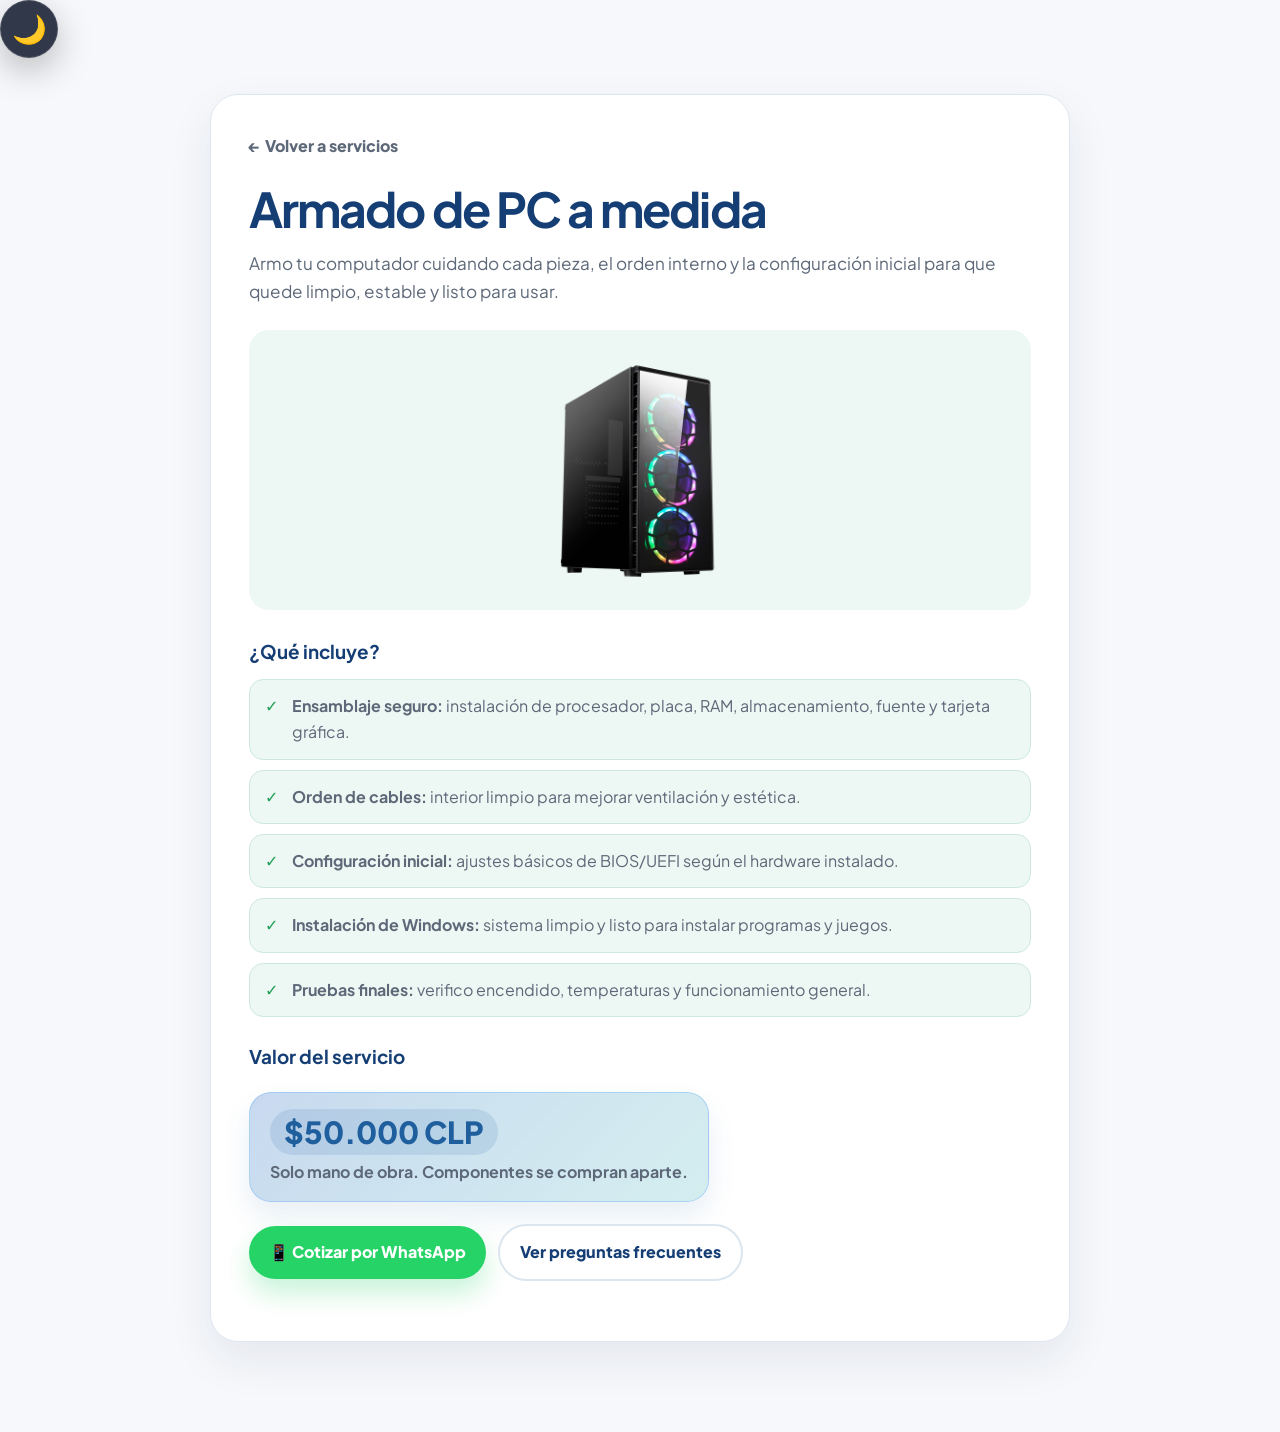
==== commit cc7cdd65: "Add files via upload" ====
--- a/armado-pc.html
+++ b/armado-pc.html
@@ -5,7 +5,7 @@
     <meta name="viewport" content="width=device-width, initial-scale=1.0">
     <title>Armado de PC a medida | FreddyFix</title>
     <meta name="description" content="Armado de PC a medida en San Clemente. Diagnóstico gratis y atención por WhatsApp.">
-    <link rel="stylesheet" href="/style.css?v=6">
+    <link rel="stylesheet" href="/style.css?v=13">
     <link rel="icon" href="/favicon.svg" type="image/svg+xml">
     <link rel="icon" href="/favicon.png" type="image/png">
     <link rel="manifest" href="/site.webmanifest">
--- a/style.css
+++ b/style.css
@@ -719,4 +719,741 @@
 
 details.faq-open summary::after {
     transform: translateY(-50%) rotate(135deg) scale(1.08);
-}+}
+/* =========================================================
+   FIX BANNER INSTAGRAM
+   ========================================================= */
+
+.instagram-banner {
+    width: min(1120px, calc(100% - 32px));
+    margin: 0 auto 36px;
+}
+
+.instagram-banner-content {
+    position: relative;
+    overflow: hidden;
+    display: flex;
+    align-items: center;
+    justify-content: space-between;
+    gap: 22px;
+    padding: 24px;
+    border-radius: 28px;
+    border: 1px solid var(--line);
+    background:
+        radial-gradient(circle at 10% 20%, rgba(225, 48, 108, .18), transparent 18rem),
+        radial-gradient(circle at 90% 0%, rgba(252, 176, 69, .18), transparent 18rem),
+        var(--surface);
+    box-shadow: var(--shadow-soft);
+}
+
+.ig-profile {
+    display: flex;
+    align-items: center;
+    gap: 18px;
+    min-width: 0;
+}
+
+.ig-avatar-ring {
+    width: 82px;
+    height: 82px;
+    min-width: 82px;
+    min-height: 82px;
+    max-width: 82px;
+    max-height: 82px;
+    padding: 4px;
+    border-radius: 24px;
+    background: linear-gradient(135deg, #833ab4, #fd1d1d, #fcb045);
+    box-shadow: 0 12px 26px rgba(225, 48, 108, .22);
+    overflow: hidden;
+}
+
+.ig-avatar-img {
+    width: 100%;
+    height: 100%;
+    max-width: 100%;
+    max-height: 100%;
+    display: block;
+    object-fit: cover;
+    border-radius: 20px;
+    border: 3px solid var(--surface);
+}
+
+.ig-info {
+    min-width: 0;
+}
+
+.instagram-label {
+    display: inline-flex;
+    margin-bottom: 4px;
+    color: #e1306c;
+    font-size: .9rem;
+    font-weight: 900;
+}
+
+.instagram-banner h2 {
+    margin: 0;
+    color: var(--brand-dark);
+    font-size: clamp(1rem, 2vw, 1.25rem);
+    line-height: 1.35;
+}
+
+.instagram-banner p {
+    margin-top: 6px;
+    color: var(--muted);
+    font-weight: 800;
+}
+
+.instagram-btn {
+    position: relative;
+    z-index: 1;
+    display: inline-flex;
+    align-items: center;
+    justify-content: center;
+    min-height: 48px;
+    padding: 12px 20px;
+    border-radius: 999px;
+    text-decoration: none;
+    font-weight: 900;
+    color: white;
+    background: linear-gradient(135deg, #833ab4, #fd1d1d, #fcb045);
+    box-shadow: 0 14px 28px rgba(225, 48, 108, .25);
+    white-space: nowrap;
+    transition: transform .2s ease, box-shadow .2s ease;
+}
+
+.instagram-btn:hover {
+    transform: translateY(-3px) scale(1.03);
+    box-shadow: 0 18px 36px rgba(225, 48, 108, .35);
+}
+
+body.dark-mode .instagram-banner h2 {
+    color: #dbeafe;
+}
+
+body.dark-mode .ig-avatar-img {
+    border-color: var(--surface);
+}
+
+@media (max-width: 720px) {
+    .instagram-banner-content {
+        flex-direction: column;
+        align-items: stretch;
+    }
+
+    .ig-profile {
+        align-items: flex-start;
+    }
+
+    .instagram-btn {
+        width: 100%;
+    }
+}
+
+
+/* =========================================================
+   FIX FINAL FREDDYFIX - INSTAGRAM, PRECIOS, FAQ, TRABAJOS
+   ========================================================= */
+
+/* Microanimación del precio */
+.card .price {
+    position: relative;
+    display: inline-flex !important;
+    align-items: center;
+    width: fit-content;
+    padding: 8px 12px !important;
+    border-radius: 999px;
+    background: rgba(31, 95, 158, .08);
+    border-top: 0 !important;
+    overflow: hidden;
+    transition:
+        transform .25s ease,
+        color .25s ease,
+        background .25s ease,
+        box-shadow .25s ease;
+}
+
+.card .price::after {
+    content: "";
+    position: absolute;
+    inset: 0;
+    border-radius: inherit;
+    background: linear-gradient(90deg, transparent, rgba(255, 255, 255, .55), transparent);
+    transform: translateX(-120%);
+    opacity: 0;
+    pointer-events: none;
+}
+
+@media (hover: hover) {
+    .card:hover .price {
+        transform: translateY(-2px) scale(1.06);
+        color: white;
+        background: linear-gradient(135deg, var(--brand), var(--whatsapp));
+        box-shadow: 0 12px 26px rgba(37, 211, 102, .22);
+    }
+
+    .card:hover .price::after {
+        opacity: 1;
+        animation: priceShine .8s ease;
+    }
+}
+
+@keyframes priceShine {
+    from { transform: translateX(-120%); }
+    to { transform: translateX(120%); }
+}
+
+body.dark-mode .card .price {
+    background: rgba(96, 165, 250, .12);
+}
+
+/* Banner Instagram corregido */
+.instagram-banner {
+    width: min(1120px, calc(100% - 32px));
+    margin: 0 auto 36px;
+}
+
+.instagram-banner-content {
+    position: relative;
+    overflow: hidden;
+    display: flex;
+    align-items: center;
+    justify-content: space-between;
+    gap: 22px;
+    padding: 24px;
+    border-radius: 28px;
+    border: 1px solid var(--line);
+    background:
+        radial-gradient(circle at 10% 20%, rgba(225, 48, 108, .18), transparent 18rem),
+        radial-gradient(circle at 90% 0%, rgba(252, 176, 69, .18), transparent 18rem),
+        var(--surface);
+    box-shadow: var(--shadow-soft);
+}
+
+.instagram-banner-content::before {
+    content: "";
+    position: absolute;
+    inset: 0;
+    background: linear-gradient(120deg, transparent, rgba(255, 255, 255, .22), transparent);
+    transform: translateX(-120%);
+    animation: instagramGlow 6s ease-in-out infinite;
+    pointer-events: none;
+}
+
+@keyframes instagramGlow {
+    0%, 55% { transform: translateX(-120%); }
+    75%, 100% { transform: translateX(120%); }
+}
+
+.ig-profile {
+    position: relative;
+    z-index: 1;
+    display: flex;
+    align-items: center;
+    gap: 18px;
+    min-width: 0;
+}
+
+.ig-avatar-ring {
+    width: 82px !important;
+    height: 82px !important;
+    min-width: 82px !important;
+    min-height: 82px !important;
+    max-width: 82px !important;
+    max-height: 82px !important;
+    padding: 4px;
+    border-radius: 24px;
+    background: linear-gradient(135deg, #833ab4, #fd1d1d, #fcb045);
+    box-shadow: 0 12px 26px rgba(225, 48, 108, .22);
+    overflow: hidden;
+    flex-shrink: 0;
+}
+
+.ig-avatar-img {
+    width: 100% !important;
+    height: 100% !important;
+    max-width: 100% !important;
+    max-height: 100% !important;
+    display: block;
+    object-fit: cover;
+    border-radius: 20px;
+    border: 3px solid var(--surface);
+}
+
+.ig-avatar {
+    width: 100%;
+    height: 100%;
+    display: grid;
+    place-items: center;
+    border-radius: 20px;
+    background: var(--brand);
+    color: white;
+    font-weight: 900;
+    font-size: 1.25rem;
+    letter-spacing: -0.05em;
+    border: 3px solid var(--surface);
+}
+
+.ig-info {
+    min-width: 0;
+}
+
+.instagram-label {
+    display: inline-flex;
+    margin-bottom: 4px;
+    color: #e1306c;
+    font-size: .9rem;
+    font-weight: 900;
+}
+
+.instagram-banner h2 {
+    margin: 0;
+    color: var(--brand-dark);
+    font-size: clamp(1rem, 2vw, 1.25rem);
+    line-height: 1.35;
+}
+
+.instagram-banner p {
+    margin-top: 6px;
+    color: var(--muted);
+    font-weight: 800;
+}
+
+.instagram-btn {
+    position: relative;
+    z-index: 1;
+    display: inline-flex;
+    align-items: center;
+    justify-content: center;
+    min-height: 48px;
+    padding: 12px 20px;
+    border-radius: 999px;
+    text-decoration: none;
+    font-weight: 900;
+    color: white;
+    background: linear-gradient(135deg, #833ab4, #fd1d1d, #fcb045);
+    box-shadow: 0 14px 28px rgba(225, 48, 108, .25);
+    white-space: nowrap;
+    transition: transform .2s ease, box-shadow .2s ease;
+}
+
+.instagram-btn:hover {
+    transform: translateY(-3px) scale(1.03);
+    box-shadow: 0 18px 36px rgba(225, 48, 108, .35);
+}
+
+body.dark-mode .instagram-banner h2 {
+    color: #dbeafe;
+}
+
+body.dark-mode .ig-avatar-img,
+body.dark-mode .ig-avatar {
+    border-color: var(--surface);
+}
+
+@media (max-width: 720px) {
+    .instagram-banner-content {
+        flex-direction: column;
+        align-items: stretch;
+    }
+
+    .ig-profile {
+        align-items: flex-start;
+    }
+
+    .instagram-btn {
+        width: 100%;
+    }
+}
+
+/* FAQ animación real */
+details {
+    overflow: hidden;
+}
+
+details summary {
+    cursor: pointer;
+}
+
+details .faq-content {
+    overflow: hidden;
+    max-height: 0;
+    opacity: 0;
+    transform: translateY(-8px);
+    filter: blur(3px);
+    transition:
+        max-height .45s cubic-bezier(.2, .8, .2, 1),
+        opacity .35s ease,
+        transform .35s cubic-bezier(.2, .8, .2, 1),
+        filter .35s ease;
+}
+
+details.faq-open .faq-content {
+    opacity: 1;
+    transform: translateY(0);
+    filter: blur(0);
+}
+
+details.faq-open {
+    border-color: rgba(96, 165, 250, .45);
+    box-shadow: 0 14px 30px rgba(31, 95, 158, .10);
+}
+
+body.dark-mode details.faq-open {
+    box-shadow: 0 14px 30px rgba(0, 0, 0, .28);
+}
+
+details.faq-open summary::after {
+    transform: translateY(-50%) rotate(135deg) scale(1.08);
+}
+
+/* Página trabajos */
+.trabajos-page {
+    min-height: 100vh;
+    background:
+        radial-gradient(circle at 12% 0%, rgba(37, 211, 102, .08), transparent 28rem),
+        radial-gradient(circle at 90% 0%, rgba(31, 95, 158, .12), transparent 26rem),
+        var(--bg);
+}
+
+.trabajos-hero {
+    padding: 54px 0 24px;
+}
+
+.trabajos-kicker {
+    display: inline-flex;
+    margin-bottom: 10px;
+    padding: 8px 12px;
+    border-radius: 999px;
+    background: var(--brand-soft);
+    color: var(--brand);
+    font-weight: 900;
+    font-size: .9rem;
+}
+
+.trabajos-hero h1 {
+    max-width: 850px;
+    color: var(--brand-dark);
+    font-size: clamp(2.2rem, 5vw, 4rem);
+    line-height: 1.05;
+    letter-spacing: -0.055em;
+    margin-bottom: 14px;
+}
+
+.trabajos-hero p {
+    max-width: 760px;
+    color: var(--muted);
+    font-size: clamp(1rem, 2vw, 1.18rem);
+}
+
+.trabajos-page-section {
+    padding: 24px 0 70px;
+}
+
+.ver-todos-trabajos {
+    width: min(1120px, calc(100% - 32px));
+    margin: 28px auto 0;
+    text-align: center;
+}
+
+.ver-todos-trabajos .btn-secondary {
+    background: var(--surface);
+}
+
+body.dark-mode .trabajos-page {
+    background:
+        radial-gradient(circle at 12% 0%, rgba(37, 211, 102, .07), transparent 28rem),
+        radial-gradient(circle at 90% 0%, rgba(96, 165, 250, .10), transparent 26rem),
+        var(--bg);
+}
+
+/* Skeleton para reseñas */
+.skeleton-card {
+    min-height: 420px;
+    border-radius: 22px;
+    background:
+        linear-gradient(90deg, rgba(148, 163, 184, .14), rgba(148, 163, 184, .28), rgba(148, 163, 184, .14));
+    background-size: 220% 100%;
+    animation: skeletonMove 1.25s ease-in-out infinite;
+    border: 1px solid var(--line);
+}
+
+@keyframes skeletonMove {
+    0% { background-position: 0% 0; }
+    100% { background-position: -220% 0; }
+}
+
+/* Asegurar fade-up */
+.fade-up {
+    opacity: 0;
+    transform: translateY(40px) scale(.96);
+}
+
+.fade-up.show {
+    opacity: 1;
+    transform: translateY(0) scale(1);
+    transition:
+        opacity .7s ease-out,
+        transform .7s cubic-bezier(.2, .8, .2, 1);
+}
+
+
+/* =========================================================
+   FIX FINAL FREDDYFIX - PRECIOS EN TODOS, CARRUSEL INICIO 5
+   ========================================================= */
+
+/* Precio tipo cápsula en tarjetas del inicio */
+.card .price {
+    position: relative;
+    display: inline-flex !important;
+    align-items: center;
+    width: fit-content;
+    padding: 8px 14px !important;
+    border-radius: 999px;
+    background: rgba(31, 95, 158, .10);
+    border-top: 0 !important;
+    overflow: hidden;
+    transition:
+        transform .25s ease,
+        color .25s ease,
+        background .25s ease,
+        box-shadow .25s ease;
+}
+
+.card .price::after,
+.price-badge::after {
+    content: "";
+    position: absolute;
+    inset: 0;
+    border-radius: inherit;
+    background: linear-gradient(90deg, transparent, rgba(255, 255, 255, .52), transparent);
+    transform: translateX(-125%);
+    opacity: 0;
+    pointer-events: none;
+}
+
+@media (hover: hover) {
+    .card:hover .price {
+        transform: translateY(-2px) scale(1.06);
+        color: white;
+        background: linear-gradient(135deg, var(--brand), var(--whatsapp));
+        box-shadow: 0 12px 26px rgba(37, 211, 102, .22);
+    }
+
+    .card:hover .price::after,
+    .price-badge:hover::after {
+        opacity: 1;
+        animation: priceShine .8s ease;
+    }
+}
+
+@keyframes priceShine {
+    from { transform: translateX(-125%); }
+    to { transform: translateX(125%); }
+}
+
+/* Precio tipo cápsula grande en páginas de servicio */
+.price-badge {
+    position: relative;
+    overflow: hidden;
+    display: inline-flex;
+    flex-direction: column;
+    gap: 4px;
+    width: fit-content;
+    padding: 16px 20px;
+    border-radius: 22px;
+    background:
+        linear-gradient(135deg, rgba(31, 95, 158, .16), rgba(37, 211, 102, .10)),
+        var(--brand-soft);
+    border: 1px solid rgba(96, 165, 250, .35);
+    box-shadow: 0 14px 28px rgba(31, 95, 158, .10);
+    transition:
+        transform .25s ease,
+        box-shadow .25s ease,
+        border-color .25s ease,
+        background .25s ease;
+}
+
+.price-amount {
+    display: inline-flex;
+    align-items: center;
+    width: fit-content;
+    padding: 6px 14px;
+    border-radius: 999px;
+    background: rgba(31, 95, 158, .12);
+    color: var(--brand);
+    font-size: clamp(1.45rem, 3vw, 1.9rem);
+    font-weight: 900;
+    line-height: 1.1;
+}
+
+.price-note {
+    color: var(--muted);
+    font-weight: 700;
+}
+
+@media (hover: hover) {
+    .price-badge:hover {
+        transform: translateY(-4px) scale(1.02);
+        border-color: var(--brand);
+        box-shadow: 0 20px 38px rgba(31, 95, 158, .16);
+    }
+
+    .price-badge:hover .price-amount {
+        color: white;
+        background: linear-gradient(135deg, var(--brand), var(--whatsapp));
+    }
+}
+
+body.dark-mode .card .price,
+body.dark-mode .price-amount {
+    background: rgba(96, 165, 250, .14);
+}
+
+body.dark-mode .price-badge {
+    background:
+        linear-gradient(135deg, rgba(96, 165, 250, .16), rgba(37, 211, 102, .09)),
+        var(--surface);
+    border-color: var(--line);
+}
+
+/* Carrusel horizontal de trabajos en página principal */
+body:not(.pagina-trabajos) .trabajos-resenas-grid {
+    display: block;
+}
+
+.trabajos-home-carousel {
+    position: relative;
+    width: min(1120px, calc(100% - 32px));
+    margin: 32px auto 0;
+}
+
+.trabajos-home-viewport {
+    overflow: hidden;
+    border-radius: 24px;
+}
+
+.trabajos-home-track {
+    display: flex;
+    gap: 24px;
+    transition: transform .45s cubic-bezier(.2, .8, .2, 1);
+    will-change: transform;
+}
+
+.trabajos-home-track .trabajo-resena-card {
+    flex: 0 0 calc((100% - 48px) / 3);
+    min-width: calc((100% - 48px) / 3);
+}
+
+.home-carousel-btn {
+    position: absolute;
+    top: 45%;
+    transform: translateY(-50%);
+    z-index: 5;
+    width: 44px;
+    height: 44px;
+    border: 1px solid rgba(255, 255, 255, .25);
+    border-radius: 999px;
+    background: rgba(15, 23, 42, .78);
+    color: white;
+    font-size: 34px;
+    line-height: 1;
+    cursor: pointer;
+    display: grid;
+    place-items: center;
+    box-shadow: 0 14px 28px rgba(0, 0, 0, .25);
+    transition: transform .2s ease, background .2s ease, opacity .2s ease;
+}
+
+.home-carousel-prev {
+    left: -12px;
+}
+
+.home-carousel-next {
+    right: -12px;
+}
+
+.home-carousel-btn:hover {
+    transform: translateY(-50%) scale(1.08);
+    background: var(--brand);
+}
+
+.home-carousel-dots {
+    display: flex;
+    justify-content: center;
+    gap: 8px;
+    margin-top: 18px;
+}
+
+.home-carousel-dot {
+    width: 9px;
+    height: 9px;
+    border: 0;
+    border-radius: 999px;
+    background: rgba(96, 165, 250, .35);
+    cursor: pointer;
+    transition: width .25s ease, background .25s ease;
+}
+
+.home-carousel-dot.active {
+    width: 28px;
+    background: var(--brand);
+}
+
+@media (max-width: 980px) {
+    .trabajos-home-track .trabajo-resena-card {
+        flex-basis: calc((100% - 24px) / 2);
+        min-width: calc((100% - 24px) / 2);
+    }
+}
+
+@media (max-width: 640px) {
+    .trabajos-home-carousel {
+        width: min(100% - 24px, 1120px);
+    }
+
+    .trabajos-home-track .trabajo-resena-card {
+        flex-basis: 100%;
+        min-width: 100%;
+    }
+
+    .home-carousel-prev {
+        left: 8px;
+    }
+
+    .home-carousel-next {
+        right: 8px;
+    }
+}
+
+/* Página trabajos: sin límite y en grilla */
+body.pagina-trabajos .trabajos-resenas-grid {
+    width: min(1120px, calc(100% - 32px));
+    margin: 32px auto 0;
+    display: grid !important;
+    grid-template-columns: repeat(3, 1fr);
+    gap: 24px;
+}
+
+@media (max-width: 980px) {
+    body.pagina-trabajos .trabajos-resenas-grid {
+        grid-template-columns: repeat(2, 1fr);
+    }
+}
+
+@media (max-width: 640px) {
+    body.pagina-trabajos .trabajos-resenas-grid {
+        grid-template-columns: 1fr;
+    }
+}
+
+/* Botón a trabajos */
+.ver-todos-trabajos {
+    width: min(1120px, calc(100% - 32px));
+    margin: 28px auto 0;
+    text-align: center;
+}
+
+.ver-todos-trabajos .btn-secondary {
+    background: var(--surface);
+}
+
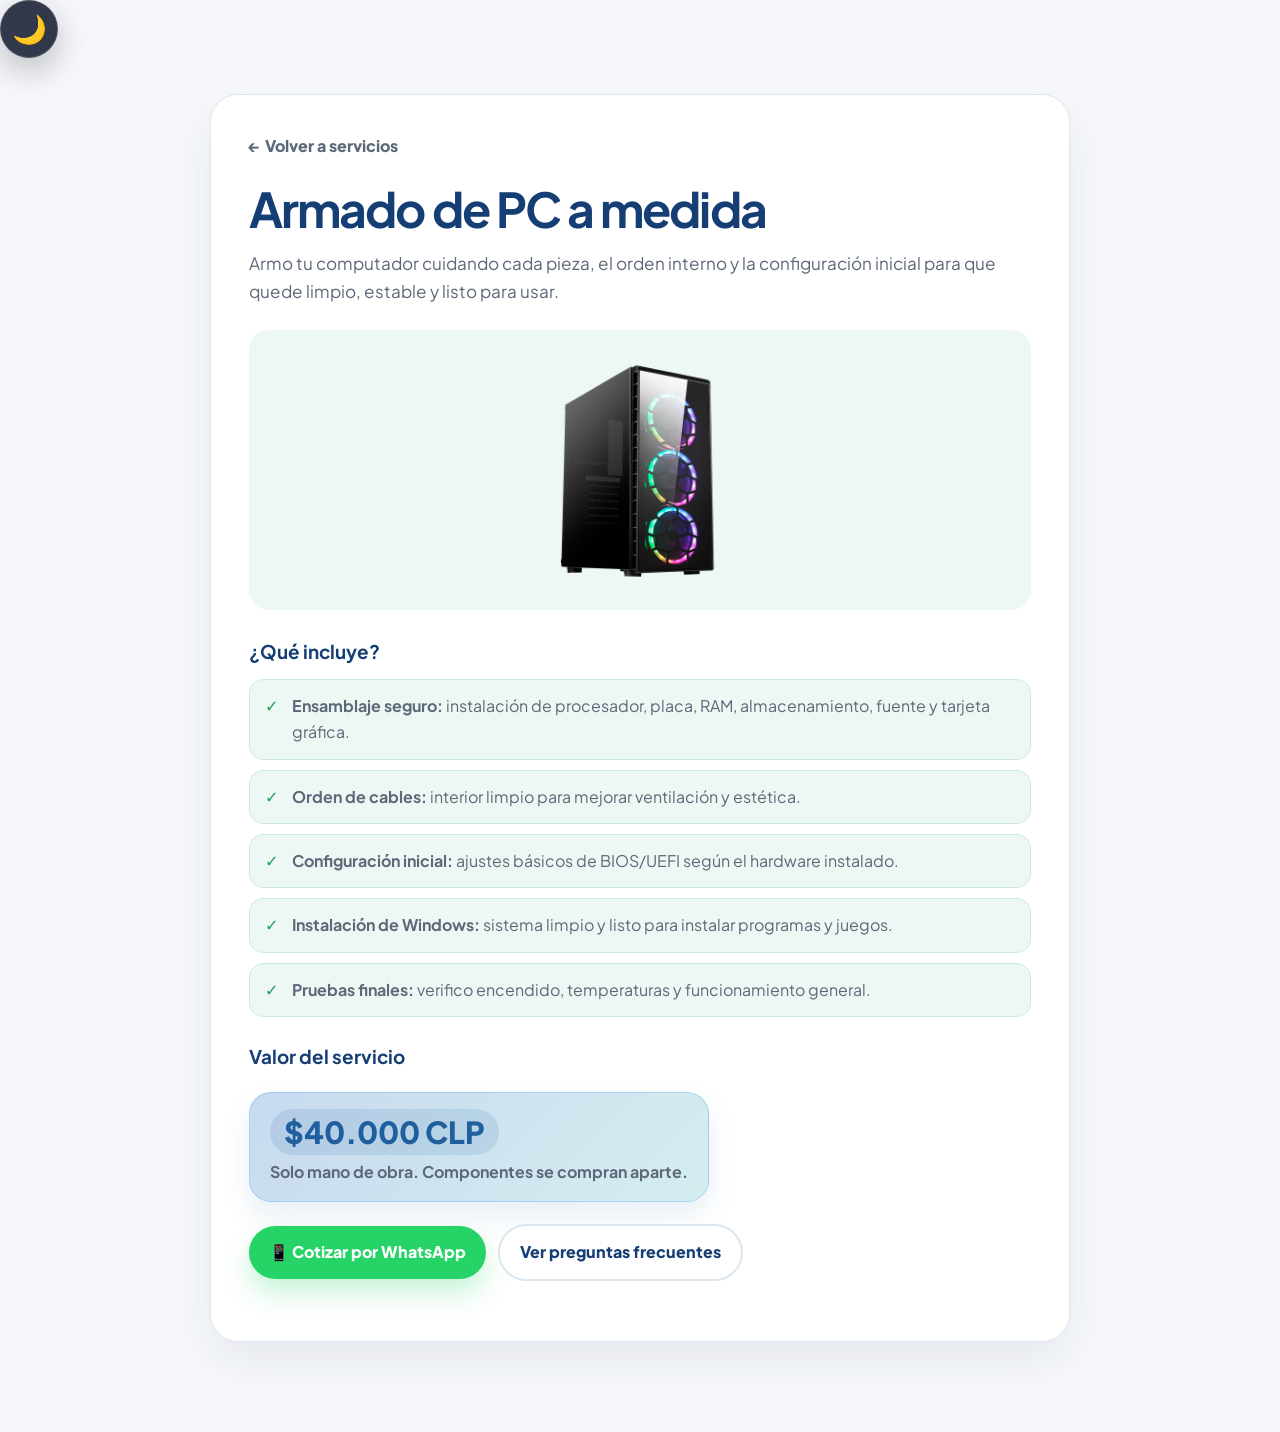
==== commit 4509cf69: "Update armado-pc.html" ====
--- a/armado-pc.html
+++ b/armado-pc.html
@@ -183,7 +183,7 @@
 
     <h2>Valor del servicio</h2>
     <div class="price-badge">
-        <span class="price-amount">$50.000 CLP</span>
+        <span class="price-amount">$40.000 CLP</span>
         <span class="price-note">Solo mano de obra. Componentes se compran aparte.</span>
     </div>
 
--- a/style.css
+++ b/style.css
@@ -1456,4 +1456,643 @@
 .ver-todos-trabajos .btn-secondary {
     background: var(--surface);
 }
-
+.ig-profile {
+    display: flex;
+    align-items: center;
+    gap: 20px;
+    position: relative;
+    z-index: 2;
+}
+
+.ig-avatar-ring {
+    width: 96px;
+    height: 96px;
+    min-width: 96px;
+    min-height: 96px;
+    border-radius: 50%;
+    background: linear-gradient(45deg, #f09433 0%, #e6683c 25%, #dc2743 50%, #cc2366 75%, #bc1888 100%);
+    padding: 4px;
+    flex-shrink: 0;
+    overflow: hidden;
+    display: flex;
+    align-items: center;
+    justify-content: center;
+    box-shadow: 0 8px 16px rgba(220, 39, 67, 0.25);
+    transition: transform 0.3s ease;
+}
+
+.ig-profile:hover .ig-avatar-ring {
+    transform: scale(1.05) rotate(5deg);
+}
+
+.ig-avatar {
+    width: 100%;
+    height: 100%;
+    display: block;
+    border-radius: 50%;
+    object-fit: cover;
+    object-position: center;
+    border: 3px solid var(--surface);
+    overflow: hidden;
+    transition: border-color 0.4s ease;
+}
+
+body.dark-mode .ig-avatar {
+    border-color: #0f1b2d;
+}
+
+@media (max-width: 700px) {
+    .ig-profile {
+        flex-direction: column;
+        text-align: center;
+        gap: 12px;
+    }
+
+    .ig-avatar-ring {
+        width: 88px;
+        height: 88px;
+        min-width: 88px;
+        min-height: 88px;
+    }
+}
+.instagram-label {
+    display: inline-flex;
+    align-items: center;
+    width: fit-content;
+    margin-bottom: 8px;
+    padding: 7px 14px;
+    border-radius: 999px;
+    color: white;
+    background: linear-gradient(135deg, #833ab4, #fd1d1d, #fcb045);
+    font-size: 1.05rem;
+    font-weight: 900;
+    letter-spacing: 0.01em;
+    box-shadow: 0 10px 22px rgba(225, 48, 108, 0.22);
+}
+/* =========================================================
+   MOVIMIENTO SUAVE GLOBAL - PC Y CELULAR
+   ========================================================= */
+
+@keyframes freddySoftFloat {
+    0%, 100% {
+        transform: translateY(0);
+    }
+
+    50% {
+        transform: translateY(-6px);
+    }
+}
+
+@keyframes freddySoftFloatSmall {
+    0%, 100% {
+        transform: translateY(0) scale(1);
+    }
+
+    50% {
+        transform: translateY(-4px) scale(1.005);
+    }
+}
+
+/* Cómo funciona */
+.step.show {
+    animation: freddySoftFloat 5.5s ease-in-out infinite;
+}
+
+.step.show:nth-child(1) {
+    animation-delay: 0s;
+}
+
+.step.show:nth-child(2) {
+    animation-delay: .7s;
+}
+
+.step.show:nth-child(3) {
+    animation-delay: 1.4s;
+}
+
+.step.show:nth-child(4) {
+    animation-delay: 2.1s;
+}
+
+/* Información importante */
+.info-box.info-visible,
+.info-box.show {
+    animation: freddySoftFloatSmall 6s ease-in-out infinite;
+}
+
+/* Tarjetas de servicios con imágenes */
+.card.show {
+    animation: freddySoftFloatSmall 6.5s ease-in-out infinite;
+}
+
+.card.show:nth-child(1) {
+    animation-delay: 0s;
+}
+
+.card.show:nth-child(2) {
+    animation-delay: .8s;
+}
+
+.card.show:nth-child(3) {
+    animation-delay: 1.6s;
+}
+
+.card.show:nth-child(4) {
+    animation-delay: 2.4s;
+}
+
+/* Imagen del hero / tarjeta Instagram */
+.hero-card,
+.hero-instagram-card {
+    animation: freddySoftFloatSmall 6.5s ease-in-out infinite;
+}
+
+/* Imágenes dentro de tarjetas */
+.card.show img,
+.hero-card img,
+.detail-image,
+.trabajo-imagen-slider {
+    transition:
+        transform .35s ease,
+        filter .35s ease;
+}
+
+/* Imágenes de trabajos/reseñas */
+.trabajo-resena-card.show {
+    animation: freddySoftFloatSmall 7s ease-in-out infinite;
+}
+
+.trabajo-resena-card.show:nth-child(2) {
+    animation-delay: .8s;
+}
+
+.trabajo-resena-card.show:nth-child(3) {
+    animation-delay: 1.6s;
+}
+
+/* Páginas individuales de servicios */
+body.animaciones-listas .detail-wrapper {
+    animation:
+        detalleCajaEntrada .75s cubic-bezier(.2,.8,.2,1) both,
+        freddySoftFloatSmall 7s ease-in-out 1.2s infinite;
+}
+
+/* Hover en PC: pausa un poco el movimiento para que se sienta controlado */
+@media (hover: hover) {
+    .step.show:hover,
+    .info-box.info-visible:hover,
+    .info-box.show:hover,
+    .card.show:hover,
+    .hero-card:hover,
+    .hero-instagram-card:hover,
+    .trabajo-resena-card.show:hover,
+    body.animaciones-listas .detail-wrapper:hover {
+        animation-play-state: paused;
+    }
+
+    .card.show:hover,
+    .step.show:hover,
+    .trabajo-resena-card.show:hover,
+    .info-box.info-visible:hover,
+    .info-box.show:hover {
+        transform: translateY(-8px) scale(1.02);
+    }
+
+    .card.show:hover img,
+    .hero-card:hover img,
+    .hero-instagram-card:hover .ig-avatar-ring,
+    .trabajo-resena-card.show:hover .trabajo-imagen-slider,
+    .detail-image:hover {
+        transform: scale(1.04);
+        filter: brightness(1.05);
+    }
+}
+
+/* Tacto en celular */
+@media (hover: none) {
+    .step.show:active,
+    .info-box:active,
+    .card.show:active,
+    .hero-card:active,
+    .hero-instagram-card:active,
+    .trabajo-resena-card.show:active,
+    body.animaciones-listas .detail-wrapper:active {
+        transform: scale(.97) !important;
+        animation-play-state: paused;
+        transition: transform .12s ease !important;
+    }
+}
+
+/* Respeta usuarios con reducción de movimiento */
+@media (prefers-reduced-motion: reduce) {
+    .step.show,
+    .info-box.info-visible,
+    .info-box.show,
+    .card.show,
+    .hero-card,
+    .hero-instagram-card,
+    .trabajo-resena-card.show,
+    body.animaciones-listas .detail-wrapper {
+        animation: none !important;
+    }
+}
+/* =========================================================
+   MOVIMIENTO SUAVE PARA BOTÓN Y SELLOS DEL HERO
+   ========================================================= */
+
+.hero-actions .btn-primary,
+.hero-actions .btn-secondary {
+    animation: freddySoftFloatSmall 5.8s ease-in-out infinite;
+}
+
+.trust-list li {
+    animation: freddySoftFloatSmall 5.8s ease-in-out infinite;
+}
+
+.trust-list li:nth-child(1) {
+    animation-delay: 0s;
+}
+
+.trust-list li:nth-child(2) {
+    animation-delay: .45s;
+}
+
+.trust-list li:nth-child(3) {
+    animation-delay: .9s;
+}
+
+.trust-list li:nth-child(4) {
+    animation-delay: 1.35s;
+}
+
+@media (hover: hover) {
+    .hero-actions .btn-primary:hover,
+    .hero-actions .btn-secondary:hover,
+    .trust-list li:hover {
+        animation-play-state: paused;
+        transform: translateY(-5px) scale(1.04);
+        box-shadow: 0 14px 28px rgba(31, 95, 158, .16);
+    }
+}
+
+@media (hover: none) {
+    .hero-actions .btn-primary:active,
+    .hero-actions .btn-secondary:active,
+    .trust-list li:active {
+        animation-play-state: paused;
+        transform: scale(.96) !important;
+        transition: transform .12s ease !important;
+    }
+}
+/* =========================================================
+   NAV LINKS MEJORADOS
+   ========================================================= */
+
+.nav-links {
+    width: fit-content;
+    margin: 0 auto;
+    padding: 8px;
+    display: flex;
+    align-items: center;
+    gap: 6px;
+    border-radius: 999px;
+    background: rgba(255, 255, 255, .55);
+    border: 1px solid var(--line);
+    box-shadow: 0 10px 26px rgba(24, 39, 75, .06);
+    backdrop-filter: blur(12px);
+}
+
+.nav-links a {
+    position: relative;
+    overflow: hidden;
+    padding: 9px 14px;
+    border-radius: 999px;
+    text-decoration: none;
+    color: var(--muted);
+    font-weight: 900;
+    transition:
+        color .22s ease,
+        background .22s ease,
+        transform .22s ease,
+        box-shadow .22s ease;
+}
+
+.nav-links a::before {
+    content: "";
+    position: absolute;
+    inset: 0;
+    border-radius: inherit;
+    background: linear-gradient(135deg, var(--brand), var(--whatsapp));
+    opacity: 0;
+    transform: scale(.85);
+    transition:
+        opacity .22s ease,
+        transform .22s ease;
+    z-index: -1;
+}
+
+.nav-links a:hover {
+    color: #ffffff;
+    transform: translateY(-2px);
+    box-shadow: 0 10px 22px rgba(31, 95, 158, .16);
+}
+
+.nav-links a:hover::before {
+    opacity: 1;
+    transform: scale(1);
+}
+
+/* Animación suave en reposo */
+.nav-links a {
+    animation: navSoftFloat 5.8s ease-in-out infinite;
+}
+
+.nav-links a:nth-child(1) {
+    animation-delay: 0s;
+}
+
+.nav-links a:nth-child(2) {
+    animation-delay: .35s;
+}
+
+.nav-links a:nth-child(3) {
+    animation-delay: .7s;
+}
+
+.nav-links a:nth-child(4) {
+    animation-delay: 1.05s;
+}
+
+@keyframes navSoftFloat {
+    0%, 100% {
+        transform: translateY(0);
+    }
+
+    50% {
+        transform: translateY(-3px);
+    }
+}
+
+/* Al pasar el mouse, pausa el movimiento */
+@media (hover: hover) {
+    .nav-links a:hover {
+        animation-play-state: paused;
+    }
+}
+
+/* Modo oscuro */
+body.dark-mode .nav-links {
+    background: rgba(15, 27, 45, .68);
+    border-color: var(--line);
+    box-shadow: 0 12px 28px rgba(0, 0, 0, .24);
+}
+
+body.dark-mode .nav-links a {
+    color: #dbeafe;
+}
+
+/* Celular */
+@media (max-width: 720px) {
+    .nav-links {
+        width: 100%;
+        justify-content: flex-start;
+        overflow-x: auto;
+        scrollbar-width: none;
+        margin: 6px 0 0;
+    }
+
+    .nav-links::-webkit-scrollbar {
+        display: none;
+    }
+
+    .nav-links a {
+        white-space: nowrap;
+        flex-shrink: 0;
+    }
+}
+/* =========================================================
+   NAV LINKS - DISEÑO CORREGIDO EN CELULAR
+   ========================================================= */
+
+@media (max-width: 720px) {
+    .site-header .container {
+        width: min(100% - 24px, 1120px);
+    }
+
+    .nav {
+        width: 100%;
+        display: flex;
+        flex-direction: row;
+        align-items: center;
+        justify-content: space-between;
+        gap: 12px;
+        padding: 16px 0 8px;
+        margin-top: 0;
+        overflow: visible;
+    }
+
+    .logo {
+        flex-shrink: 0;
+    }
+
+    .theme-toggle {
+        position: static;
+        width: 48px;
+        height: 48px;
+        min-width: 48px;
+        font-size: 23px;
+        flex-shrink: 0;
+    }
+
+    .nav-links {
+        width: 100%;
+        max-width: 100%;
+        margin: 10px 0 0;
+        padding: 8px;
+        display: grid;
+        grid-template-columns: repeat(2, 1fr);
+        gap: 8px;
+        border-radius: 22px;
+        background: rgba(255, 255, 255, .55);
+        border: 1px solid var(--line);
+        box-shadow: 0 10px 26px rgba(24, 39, 75, .06);
+        backdrop-filter: blur(12px);
+        overflow: visible;
+    }
+
+    .nav-links a {
+        width: 100%;
+        min-height: 42px;
+        padding: 9px 10px;
+        display: flex;
+        align-items: center;
+        justify-content: center;
+        text-align: center;
+        white-space: nowrap;
+        border-radius: 999px;
+        font-size: .9rem;
+        line-height: 1;
+        animation: none;
+    }
+
+    .nav-links a:active {
+        transform: scale(.96);
+        background: linear-gradient(135deg, var(--brand), var(--whatsapp));
+        color: white;
+    }
+
+    body.dark-mode .nav-links {
+        background: rgba(15, 27, 45, .72);
+        border-color: var(--line);
+    }
+}
+
+@media (max-width: 390px) {
+    .nav-links {
+        grid-template-columns: 1fr;
+    }
+
+    .nav-links a {
+        justify-content: center;
+    }
+}
+/* =========================================================
+   HEADER Y NAV - ARREGLO VISUAL EN CELULAR
+   ========================================================= */
+
+@media (max-width: 720px) {
+    .site-header {
+        padding-top: 0;
+    }
+
+    .site-header .container {
+        width: min(100% - 32px, 1120px);
+    }
+
+    .nav {
+        display: flex;
+        align-items: center;
+        justify-content: space-between;
+        gap: 12px;
+        padding: 22px 0 12px;
+        margin: 0;
+        overflow: visible;
+    }
+
+    .logo {
+        display: flex;
+        align-items: center;
+        gap: 12px;
+    }
+
+    .logo-mark {
+        width: 54px;
+        height: 54px;
+        border-radius: 16px;
+        font-size: 1.1rem;
+    }
+
+    .logo-text span:first-child,
+    .logo-text span:last-child {
+        font-size: 1.25rem;
+    }
+
+    .theme-toggle {
+        position: static !important;
+        width: 56px;
+        height: 56px;
+        min-width: 56px;
+        font-size: 28px;
+        margin-left: auto;
+    }
+
+    .nav-links {
+        width: 100%;
+        margin: 12px 0 26px;
+        padding: 8px;
+        display: grid;
+        grid-template-columns: repeat(2, minmax(0, 1fr));
+        gap: 8px;
+        border-radius: 22px;
+        background: rgba(15, 27, 45, .40);
+        border: 1px solid rgba(148, 163, 184, .18);
+        box-shadow: 0 12px 28px rgba(0, 0, 0, .12);
+        backdrop-filter: blur(12px);
+    }
+
+    .nav-links a {
+        width: 100%;
+        min-height: 42px;
+        padding: 10px 8px;
+        display: flex;
+        align-items: center;
+        justify-content: center;
+        border-radius: 999px;
+        text-align: center;
+        white-space: nowrap;
+        font-size: .92rem;
+        font-weight: 900;
+        color: #dbeafe;
+        background: rgba(15, 23, 42, .34);
+        border: 1px solid rgba(148, 163, 184, .14);
+        animation: none !important;
+    }
+
+    .nav-links a:active {
+        transform: scale(.96);
+        color: #ffffff;
+        background: linear-gradient(135deg, var(--brand), var(--whatsapp));
+    }
+
+    .hero {
+        padding-top: 18px;
+    }
+
+    .hero-content h1 {
+        font-size: clamp(2.35rem, 12vw, 3.4rem);
+        line-height: 1.05;
+        letter-spacing: -0.07em;
+        margin-bottom: 22px;
+    }
+
+    .hero-content p {
+        font-size: 1.18rem;
+        line-height: 1.75;
+    }
+
+    .hero-actions .btn-secondary {
+        width: fit-content;
+        max-width: 100%;
+        padding: 14px 24px;
+        font-size: 1rem;
+    }
+
+    .trust-list {
+        display: grid;
+        grid-template-columns: 1fr;
+        gap: 12px;
+        width: 100%;
+        margin-top: 24px;
+    }
+
+    .trust-list li {
+        width: fit-content;
+        max-width: 100%;
+        font-size: 1rem;
+        padding: 11px 16px;
+    }
+}
+
+@media (max-width: 390px) {
+    .nav-links {
+        grid-template-columns: 1fr;
+    }
+
+    .hero-content h1 {
+        font-size: 2.45rem;
+    }
+
+    .hero-content p {
+        font-size: 1.08rem;
+    }
+}
